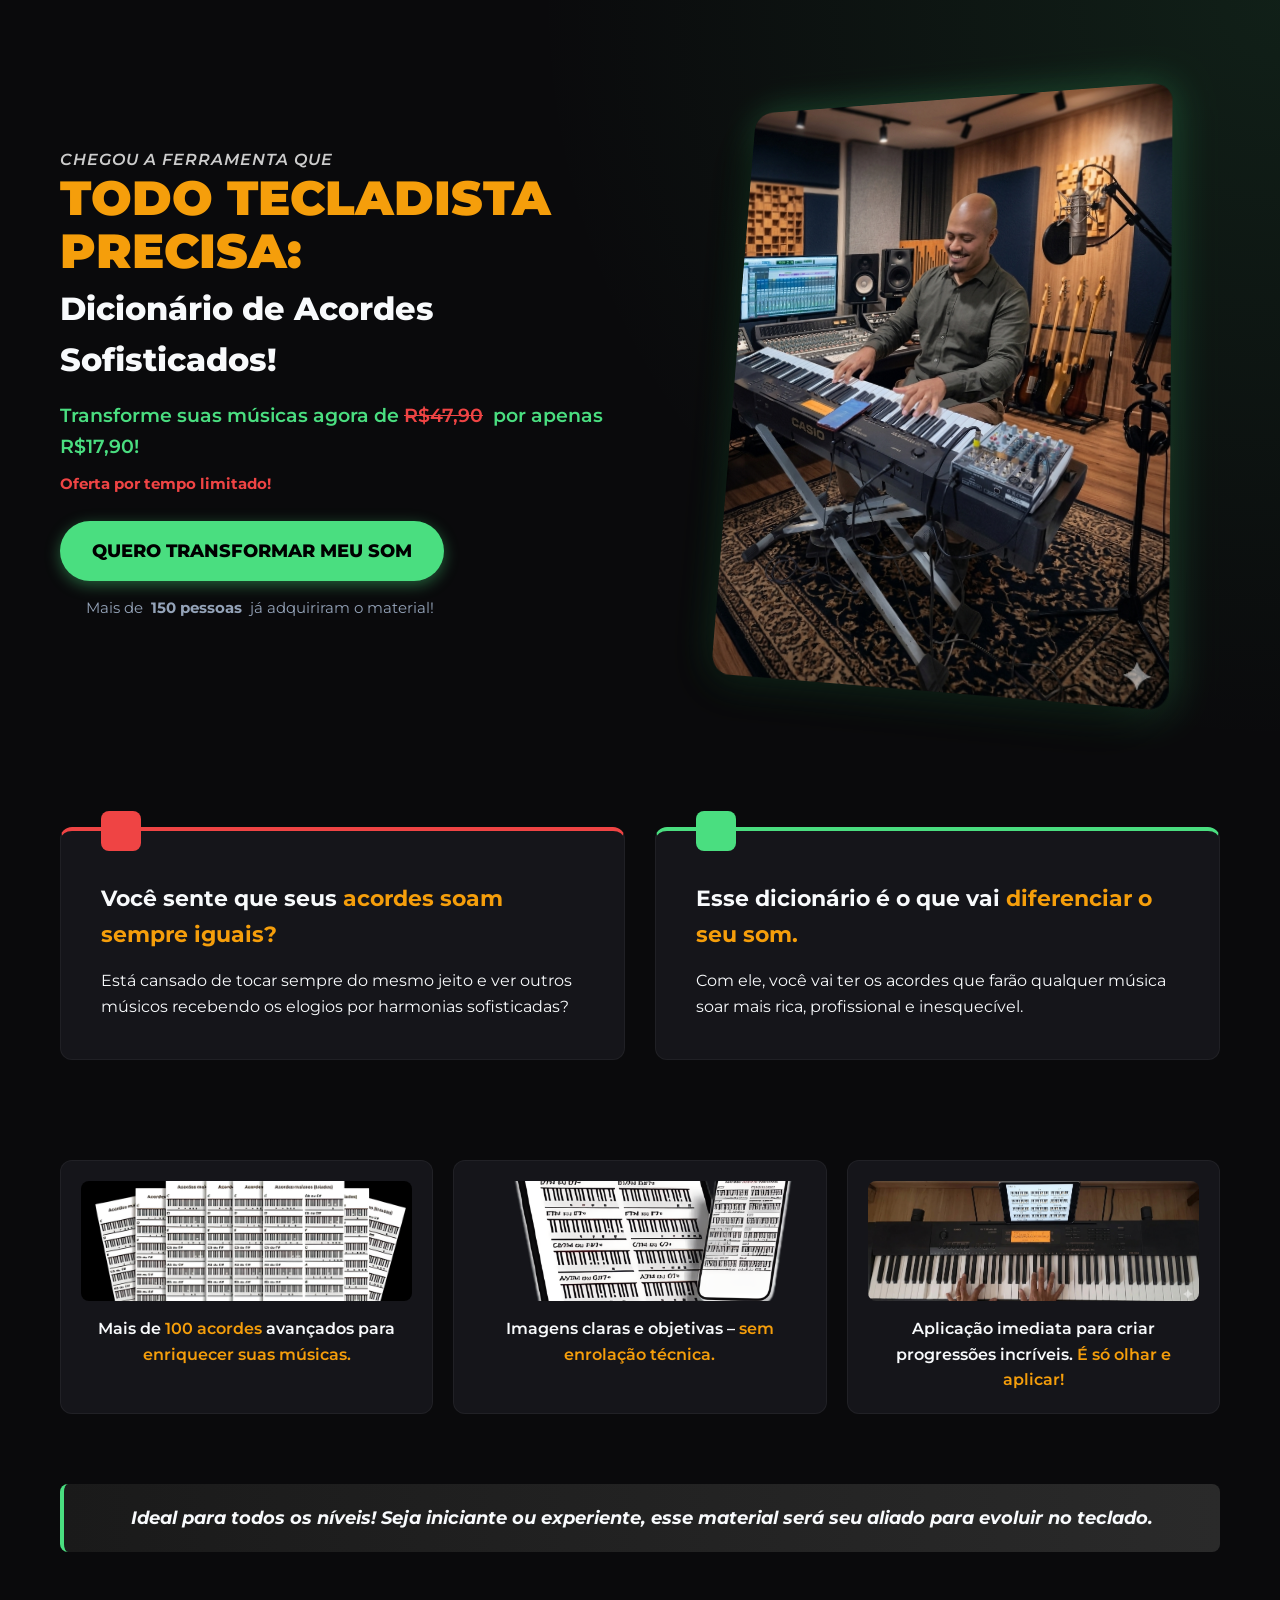
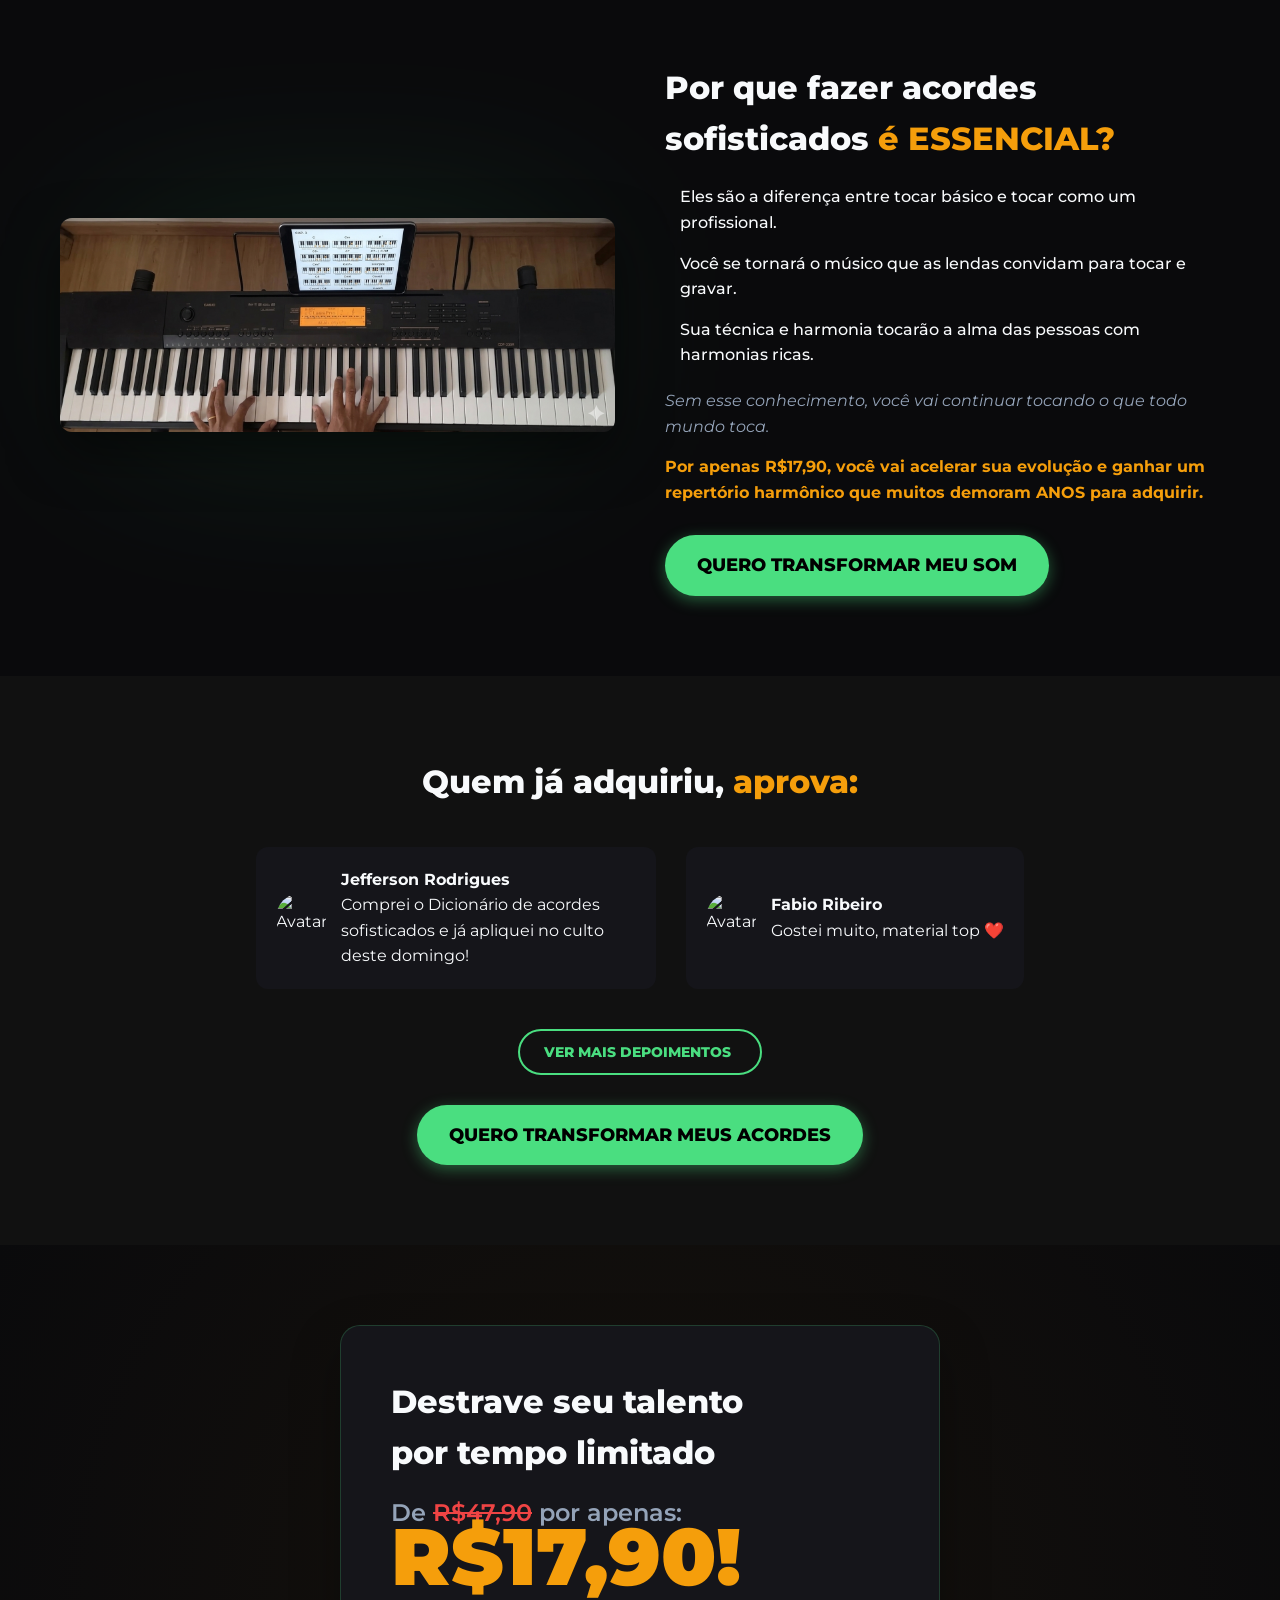
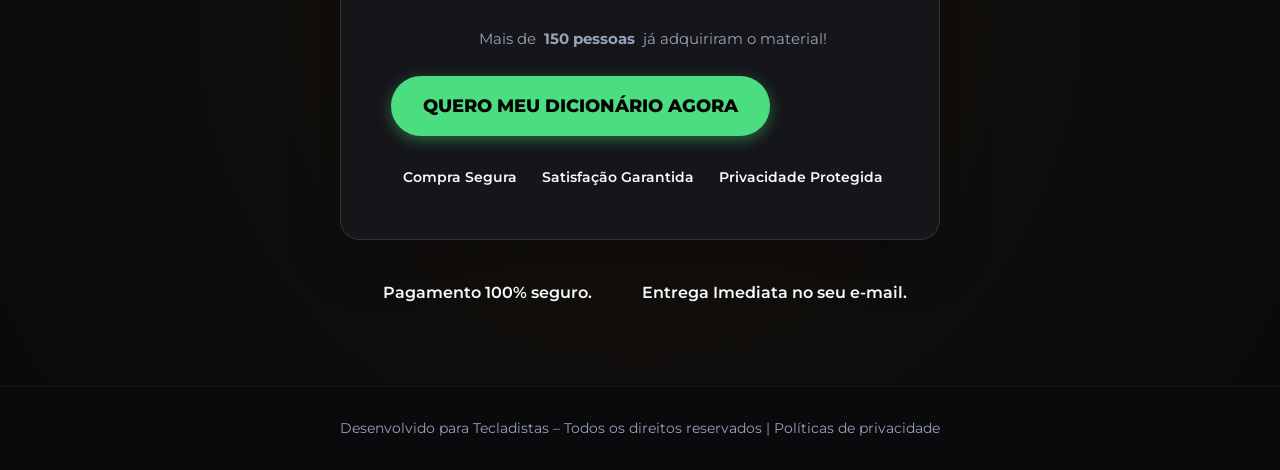
==== sales-page/index.html @ 88c7d80b "Hide extra testimonials and add Ver Mais button" ====
<!DOCTYPE html>
<html lang="pt-BR">
<head>
    <meta charset="UTF-8">
    <meta name="viewport" content="width=device-width, initial-scale=1.0">
    <title>Dicionário de Acordes Sofisticados</title>
    <link href="https://fonts.googleapis.com/css2?family=Montserrat:wght@400;600;700;800;900&display=swap" rel="stylesheet">
    <link rel="stylesheet" href="style.css">
    <script src="https://unpkg.com/lucide@latest"></script>
</head>
<body>

    <!-- Hero Section -->
    <header class="hero">
        <div class="container hero-container">
            <div class="hero-content">
                <span class="badgetxt">CHEGOU A FERRAMENTA QUE</span>
                <h1>TODO TECLADISTA PRECISA:</h1>
                <h2>Dicionário de Acordes Sofisticados!</h2>
                <p class="hero-price">Transforme suas músicas agora de <span class="old-price">R$47,90</span> por apenas R$17,90!</p>
                <p class="time-limit">Oferta por tempo limitado!</p>
                <a href="https://pay.cakto.com.br/uq5n37x_850182" class="cta-button pulse">QUERO TRANSFORMAR MEU SOM</a>
                <p class="social-proof"><i data-lucide="users"></i> Mais de <strong>150 pessoas</strong> já adquiriram o material!</p>
            </div>
            <div class="hero-image">
                <img src="assets/hero-capa.png" alt="Teclado Dicionário">
            </div>
        </div>
    </header>

    <!-- Comparison Section -->
    <section class="comparison">
        <div class="container comparison-grid">
            <div class="card card-red">
                <div class="icon-bubble bg-red"><i data-lucide="thumbs-down"></i></div>
                <h3>Você sente que seus <span class="highlight-orange">acordes soam sempre iguais?</span></h3>
                <p>Está cansado de tocar sempre do mesmo jeito e ver outros músicos recebendo os elogios por harmonias sofisticadas?</p>
            </div>
            <div class="card card-green">
                <div class="icon-bubble bg-green"><i data-lucide="thumbs-up"></i></div>
                <h3>Esse dicionário é o que vai <span class="highlight-orange">diferenciar o seu som.</span></h3>
                <p>Com ele, você vai ter os acordes que farão qualquer música soar mais rica, profissional e inesquecível.</p>
            </div>
        </div>
    </section>

    <!-- Features Section -->
    <section class="features">
        <div class="container feature-grid">
            <div class="feature-card">
                <img src="assets/feature-1.png" alt="Partitura" class="feat-img">
                <p>Mais de <span class="highlight-orange">100 acordes</span> avançados para <span class="highlight-orange">enriquecer suas músicas.</span></p>
            </div>
            <div class="feature-card">
                <img src="assets/feature-2.png" alt="Funcionalidade" class="feat-img">
                <p>Imagens claras e objetivas – <span class="highlight-orange">sem enrolação técnica.</span></p>
            </div>
            <div class="feature-card">
                <img src="assets/user-photo-v2.png" alt="Tocando teclado" class="feat-img">
                <p>Aplicação imediata para criar progressões incríveis. <span class="highlight-orange">É só olhar e aplicar!</span></p>
            </div>
        </div>
    </section>

    <!-- Banner Section -->
    <section class="banner">
        <div class="container">
            <div class="banner-box">
                <p>Ideal para todos os níveis! Seja iniciante ou experiente, esse material será seu aliado para evoluir no teclado.</p>
            </div>
        </div>
    </section>

    <!-- Essential Section -->
    <section class="essential">
        <div class="container essential-container">
            <div class="essential-image-wrapper">
                <div class="glow-bg"></div>
                <img src="assets/user-photo-v2.png" alt="Por que é essencial" class="essential-img">
            </div>
            <div class="essential-content">
                <h2>Por que fazer acordes sofisticados <span class="highlight-orange">é ESSENCIAL?</span></h2>
                <ul class="benefit-list">
                    <li><i data-lucide="check-circle-2" class="text-green"></i> Eles são a diferença entre tocar básico e tocar como um profissional.</li>
                    <li><i data-lucide="check-circle-2" class="text-green"></i> Você se tornará o músico que as lendas convidam para tocar e gravar.</li>
                    <li><i data-lucide="check-circle-2" class="text-green"></i> Sua técnica e harmonia tocarão a alma das pessoas com harmonias ricas.</li>
                </ul>
                <p class="essential-text">Sem esse conhecimento, você vai continuar tocando o que todo mundo toca.</p>
                <p class="essential-price">Por apenas R$17,90, você vai acelerar sua evolução e ganhar um repertório harmônico que muitos demoram ANOS para adquirir.</p>
                <a href="https://pay.cakto.com.br/uq5n37x_850182" class="cta-button">QUERO TRANSFORMAR MEU SOM</a>
            </div>
        </div>
    </section>

    <!-- Testimonials -->
    <section class="testimonials">
        <div class="container">
            <h2>Quem já adquiriu, <span class="highlight-orange">aprova:</span></h2>
            <div class="testimonial-grid">
                <!-- Decorative fake testimonials using a general avatar -->
                <div class="testimonial-card">
                    <img src="https://ui-avatars.com/api/?name=Jefferson+Rodrigues&background=random" alt="Avatar" class="avatar">
                    <div class="t-content">
                        <strong>Jefferson Rodrigues</strong>
                        <p>Comprei o Dicionário de acordes sofisticados e já apliquei no culto deste domingo!</p>
                    </div>
                </div>
                <div class="testimonial-card">
                    <img src="https://ui-avatars.com/api/?name=Fabio+Ribeiro&background=random" alt="Avatar" class="avatar">
                    <div class="t-content">
                        <strong>Fabio Ribeiro</strong>
                        <p>Gostei muito, material top ❤️</p>
                    </div>
                </div>
                <div class="testimonial-card extra-testimonial" style="display: none;">
                    <img src="https://ui-avatars.com/api/?name=Camila+F&background=random" alt="Avatar" class="avatar">
                    <div class="t-content">
                        <strong>Camila F.</strong>
                        <p>Minhas rearmonizações evoluíram 5 anos em apenas 2 semanas! Didática pura e sem enrolação.</p>
                    </div>
                </div>
                <div class="testimonial-card extra-testimonial" style="display: none;">
                    <img src="https://ui-avatars.com/api/?name=Lucas+Castro&background=random" alt="Avatar" class="avatar">
                    <div class="t-content">
                        <strong>Lucas Castro</strong>
                        <p>Apliquei os acordes na mesma hora. A banda toda percebeu a diferença no som no último ensaio. Indispensável!</p>
                    </div>
                </div>
                <div class="testimonial-card extra-testimonial" style="display: none;">
                    <img src="https://ui-avatars.com/api/?name=Amanda+Silva&background=random" alt="Avatar" class="avatar">
                    <div class="t-content">
                        <strong>Amanda Silva</strong>
                        <p>O que mais chamou atenção foi ser prático. É olhar o shape do acorde e tocar. Recomendo demais!</p>
                    </div>
                </div>
                <div class="testimonial-card extra-testimonial" style="display: none;">
                    <img src="https://ui-avatars.com/api/?name=Rafael+Mendes&background=random" alt="Avatar" class="avatar">
                    <div class="t-content">
                        <strong>Rafael Mendes</strong>
                        <p>Trabalho como produtor e comprei por curiosidade. Fiquei impressionado com as aberturas de acordes super profissionais.</p>
                    </div>
                </div>
                <div class="testimonial-card extra-testimonial" style="display: none;">
                    <img src="https://ui-avatars.com/api/?name=Thiago+O&background=random" alt="Avatar" class="avatar">
                    <div class="t-content">
                        <strong>Thiago O.</strong>
                        <p>Eu só tocava tríades básicas e me sentia travado. Agora qualquer música soa absurdamente rica no teclado!</p>
                    </div>
                </div>
            </div>
            <div class="center-btn" id="showMoreContainer" style="margin-bottom: 30px;">
                <button id="showMoreBtn" style="background: transparent; border: 2px solid var(--primary-green); color: var(--primary-green); padding: 12px 24px; border-radius: 50px; cursor: pointer; font-weight: 800; font-family: inherit; font-size: 0.9em; text-transform: uppercase; transition: all 0.3s;">VER MAIS DEPOIMENTOS <i data-lucide="chevron-down" style="width: 18px; vertical-align: bottom; margin-left: 5px;"></i></button>
            </div>
            <div class="center-btn">
                <a href="https://pay.cakto.com.br/uq5n37x_850182" class="cta-button pulse">QUERO TRANSFORMAR MEUS ACORDES</a>
            </div>
        </div>
    </section>

    <!-- Pricing / Footer -->
    <section class="pricing">
        <div class="container text-center">
            <div class="pricing-card">
               <h2>Destrave seu talento<br>por tempo limitado</h2>
               <div class="old-price-big">De <s>R$47,90</s> por apenas:</div>
               <div class="price">R$17,90!</div>
               <p class="social-proof-center"><i data-lucide="users" class="text-orange"></i> Mais de <strong>150 pessoas</strong> já adquiriram o material!</p>
               <a href="https://pay.cakto.com.br/uq5n37x_850182" class="cta-button pulse">QUERO MEU DICIONÁRIO AGORA</a>
               
               <div class="badges">
                   <span><i data-lucide="shield-check" class="text-orange"></i> Compra Segura</span>
                   <span><i data-lucide="star" class="text-orange"></i> Satisfação Garantida</span>
                   <span><i data-lucide="lock" class="text-orange"></i> Privacidade Protegida</span>
               </div>
            </div>
            <div class="guarantees">
                <p><i data-lucide="check-circle" class="text-orange"></i> Pagamento 100% seguro.</p>
                <p><i data-lucide="zap" class="text-orange"></i> Entrega Imediata no seu e-mail.</p>
            </div>
        </div>
    </section>

    <footer>
        <p>Desenvolvido para Tecladistas – Todos os direitos reservados | Políticas de privacidade</p>
    </footer>

    <script>
        lucide.createIcons();
        
        document.getElementById('showMoreBtn').addEventListener('click', function() {
            var extras = document.querySelectorAll('.extra-testimonial');
            extras.forEach(function(el) {
                el.style.display = 'flex';
            });
            document.getElementById('showMoreContainer').style.display = 'none';
        });
    </script>
</body>
</html>
---- sales-page/style.css ----
:root {
    --bg-dark: #0a0a0c;
    --bg-card: #15151a;
    --primary-green: #4ade80;
    --primary-green-hover: #22c55e;
    --accent-orange: #f59e0b;
    --accent-red: #ef4444;
    --text-main: #f8fafc;
    --text-muted: #94a3b8;
    --font-heading: 'Montserrat', sans-serif;
}

* {
    margin: 0;
    padding: 0;
    box-sizing: border-box;
}

body {
    background-color: var(--bg-dark);
    color: var(--text-main);
    font-family: var(--font-heading);
    line-height: 1.6;
    overflow-x: hidden;
}

.container {
    max-width: 1200px;
    margin: 0 auto;
    padding: 0 20px;
}

.highlight-orange { color: var(--accent-orange); }
.text-green { color: var(--primary-green); }
.text-orange { color: var(--accent-orange); }
.bg-red { background-color: var(--accent-red); }
.bg-green { background-color: var(--primary-green); }

/* Buttons */
.cta-button {
    display: inline-block;
    background-color: var(--primary-green);
    color: #000;
    font-weight: 800;
    font-size: 1.1rem;
    text-transform: uppercase;
    text-decoration: none;
    padding: 16px 32px;
    border-radius: 50px;
    box-shadow: 0 4px 15px rgba(74, 222, 128, 0.4);
    transition: all 0.3s ease;
    text-align: center;
    border: none;
    cursor: pointer;
}

.cta-button:hover {
    background-color: var(--primary-green-hover);
    transform: translateY(-2px);
    box-shadow: 0 6px 20px rgba(74, 222, 128, 0.6);
}

.pulse {
    animation: pulse 2s infinite;
}

@keyframes pulse {
    0% { transform: scale(1); }
    50% { transform: scale(1.05); }
    100% { transform: scale(1); }
}

/* Typography elements */
h1 { font-size: 3rem; font-weight: 900; line-height: 1.1; margin-bottom: 5px; color: var(--accent-orange); }
h2 { font-size: 2rem; font-weight: 800; margin-bottom: 15px; }

/* Hero */
.hero {
    padding: 80px 0;
    position: relative;
    background: radial-gradient(circle at top right, rgba(74, 222, 128, 0.1), transparent 50%);
}
.hero-container {
    display: flex;
    align-items: center;
    justify-content: space-between;
    gap: 40px;
}
.hero-content {
    flex: 1;
}
.badgetxt {
    font-style: italic;
    color: #ccc;
    font-weight: 600;
    letter-spacing: 1px;
}
.hero-price {
    font-size: 1.2rem;
    color: var(--primary-green);
    font-weight: 600;
    margin-bottom: 30px;
}
.hero-image {
    flex: 1;
    text-align: center;
    perspective: 1000px;
}
.hero-image img {
    max-width: 100%;
    width: 450px;
    border-radius: 20px;
    box-shadow: -20px 20px 50px rgba(0, 0, 0, 0.5), 0 0 40px rgba(74, 222, 128, 0.3);
    transform: rotateY(-15deg) rotateX(10deg);
    transition: transform 0.5s ease;
}
.hero-image img:hover {
    transform: rotateY(0deg) rotateX(0deg);
}

/* Comparison */
.comparison {
    padding: 60px 0;
}
.comparison-grid {
    display: flex;
    gap: 30px;
    justify-content: center;
}
.card {
    background: var(--bg-card);
    padding: 40px;
    border-radius: 12px;
    flex: 1;
    position: relative;
    border: 1px solid rgba(255,255,255,0.05);
}
.card-red { border-top: 4px solid var(--accent-red); }
.card-green { border-top: 4px solid var(--primary-green); }
.icon-bubble {
    width: 40px;
    height: 40px;
    border-radius: 8px;
    display: flex;
    align-items: center;
    justify-content: center;
    position: absolute;
    top: -20px;
    left: 40px;
    color: white;
}
.card h3 {
    margin-top: 10px;
    font-size: 1.4rem;
    margin-bottom: 15px;
}

/* Features */
.features { padding: 40px 0; }
.feature-grid {
    display: flex;
    gap: 20px;
    justify-content: center;
}
.feature-card {
    background: var(--bg-card);
    border-radius: 12px;
    padding: 20px;
    flex: 1;
    text-align: center;
    border: 1px solid rgba(255,255,255,0.05);
    display: flex;
    flex-direction: column;
    align-items: center;
}
.feature-card .feat-img {
    width: 100%;
    height: 120px;
    object-fit: cover;
    border-radius: 8px;
    margin-bottom: 15px;
}
.feature-card .feat-icon {
    width: 80px;
    height: 80px;
    color: var(--accent-orange);
    margin: 20px 0;
}
.feature-card p {
    font-weight: 600;
}

/* Banner */
.banner { padding: 30px 0; }
.banner-box {
    background: linear-gradient(90deg, #1a1a1a, #2a2a2a);
    border-left: 4px solid var(--primary-green);
    padding: 20px;
    text-align: center;
    border-radius: 8px;
    font-weight: 700;
    font-style: italic;
    font-size: 1.1rem;
}

/* Essential Section */
.essential { padding: 80px 0; }
.essential-container {
    display: flex;
    align-items: center;
    gap: 50px;
}
.essential-image-wrapper {
    flex: 1;
    position: relative;
}
.glow-bg {
    position: absolute;
    width: 80%;
    height: 80%;
    background: var(--primary-green);
    filter: blur(100px);
    opacity: 0.15;
    top: 10%;
    left: 10%;
    z-index: -1;
}
.essential-img {
    width: 100%;
    border-radius: 12px;
    box-shadow: 0 20px 50px rgba(0,0,0,0.5);
}
.essential-content {
    flex: 1;
}
.benefit-list {
    list-style: none;
    margin: 20px 0;
}
.benefit-list li {
    display: flex;
    align-items: center;
    gap: 15px;
    margin-bottom: 15px;
    font-weight: 500;
}
.essential-text {
    font-style: italic;
    color: var(--text-muted);
    margin-bottom: 15px;
}
.essential-price {
    font-weight: 700;
    color: var(--accent-orange);
    margin-bottom: 30px;
}

/* Testimonials */
.testimonials {
    background: #111;
    padding: 80px 0;
    text-align: center;
}
.testimonials h2 { margin-bottom: 40px; }
.testimonial-grid {
    display: flex;
    flex-wrap: wrap;
    justify-content: center;
    gap: 30px;
    margin-bottom: 40px;
}
.testimonial-card {
    background: var(--bg-card);
    padding: 20px;
    border-radius: 12px;
    display: flex;
    align-items: center;
    gap: 15px;
    text-align: left;
    max-width: 400px;
}
.testimonial-card .avatar {
    width: 50px;
    height: 50px;
    border-radius: 50%;
}
.center-btn { text-align: center; }

/* Pricing */
.pricing {
    padding: 80px 0;
    background: radial-gradient(circle at center, rgba(245, 158, 11, 0.05), var(--bg-dark));
}
.pricing-card {
    background: var(--bg-card);
    max-width: 600px;
    margin: 0 auto;
    padding: 50px;
    border-radius: 20px;
    border: 1px solid rgba(74, 222, 128, 0.2);
    box-shadow: 0 20px 50px rgba(0,0,0,0.3);
}
.price {
    font-size: 5rem;
    font-weight: 900;
    color: var(--accent-orange);
    line-height: 1;
    margin-bottom: 30px;
}
.badges {
    display: flex;
    justify-content: center;
    gap: 20px;
    margin-top: 30px;
    font-size: 0.9rem;
    font-weight: 600;
}
.badges span {
    display: flex;
    align-items: center;
    gap: 5px;
}
.guarantees {
    margin-top: 40px;
    display: flex;
    justify-content: center;
    gap: 40px;
    font-weight: 600;
}
.guarantees p {
    display: flex;
    align-items: center;
    gap: 10px;
}

.old-price {
    text-decoration: line-through;
    color: var(--accent-red);
    margin-right: 5px;
}
.time-limit {
    color: var(--accent-red);
    font-weight: bold;
    margin-top: -20px;
    margin-bottom: 25px;
    font-size: 0.95rem;
}
.old-price-big {
    font-size: 1.5rem;
    color: var(--text-muted);
    margin-bottom: -15px;
    font-weight: 600;
}
.old-price-big s {
    color: var(--accent-red);
}
.social-proof {
    display: flex;
    align-items: center;
    gap: 8px;
    margin-top: 15px;
    font-size: 0.95rem;
    color: var(--text-muted);
}
.social-proof i { width: 18px; color: var(--accent-orange); }
.social-proof-center {
    display: flex;
    align-items: center;
    justify-content: center;
    gap: 8px;
    margin: 15px 0 25px 0;
    font-size: 0.95rem;
    color: var(--text-muted);
}
.social-proof-center i { width: 18px; }

/* Footer */
footer {
    text-align: center;
    padding: 30px;
    font-size: 0.9rem;
    color: var(--text-muted);
    border-top: 1px solid rgba(255,255,255,0.05);
}

/* Responsive */
@media (max-width: 992px) {
    .hero-container, .essential-container {
        flex-direction: column;
        text-align: center;
    }
    .hero-content h1 { font-size: 2.5rem; }
    .comparison-grid, .feature-grid {
        flex-direction: column;
    }
    .testimonial-grid {
        flex-direction: column;
        align-items: center;
    }
    .benefit-list li {
        text-align: left;
    }
}
@media (max-width: 500px) {
    .price { font-size: 3.2rem; }
    .badges, .guarantees { flex-direction: column; gap: 10px; align-items: center; }
    h1 { font-size: 2rem; }
    h2 { font-size: 1.5rem; }
    .cta-button { padding: 14px 20px; font-size: 1rem; width: 100%; white-space: normal; }
    .hero-image img { transform: none; box-shadow: 0 10px 30px rgba(74, 222, 128, 0.3); }
    .card { padding: 30px 20px; }
    .pricing-card { padding: 30px 20px; }
    .icon-bubble { left: 20px; }
}
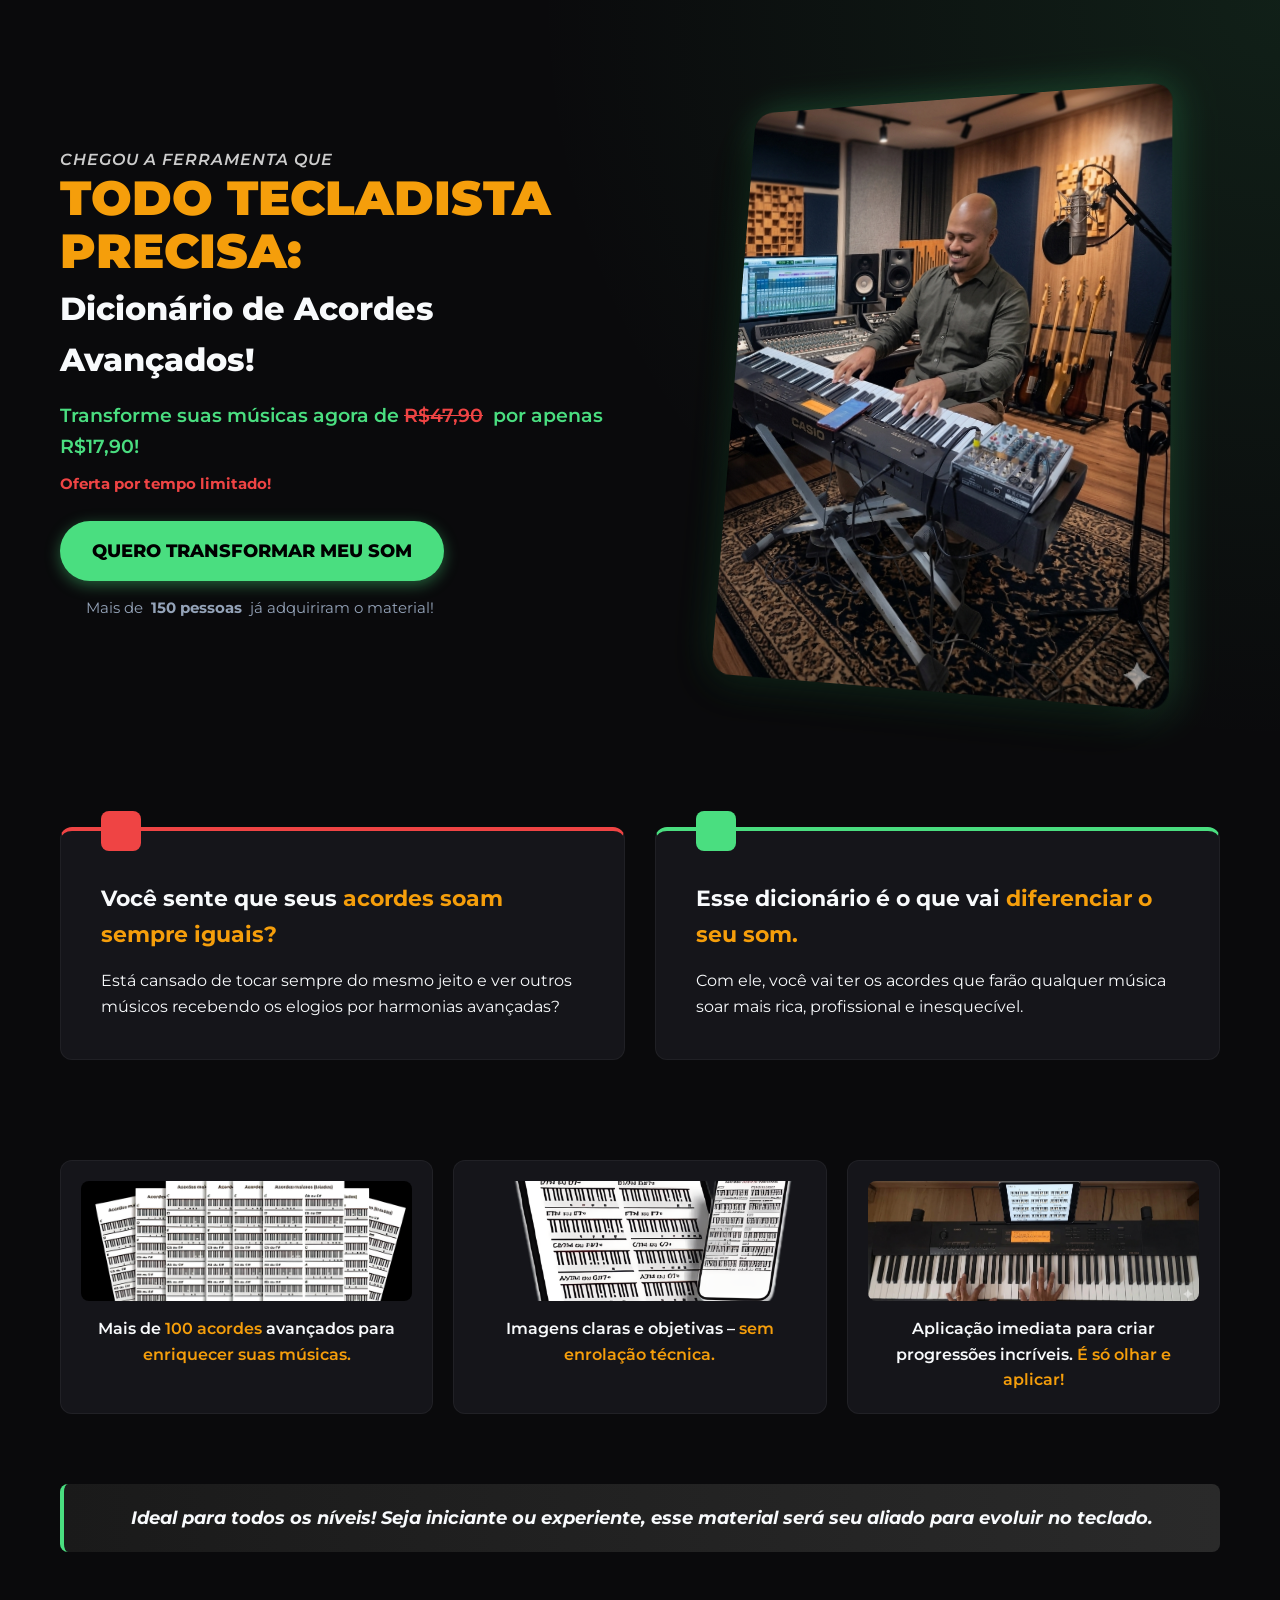
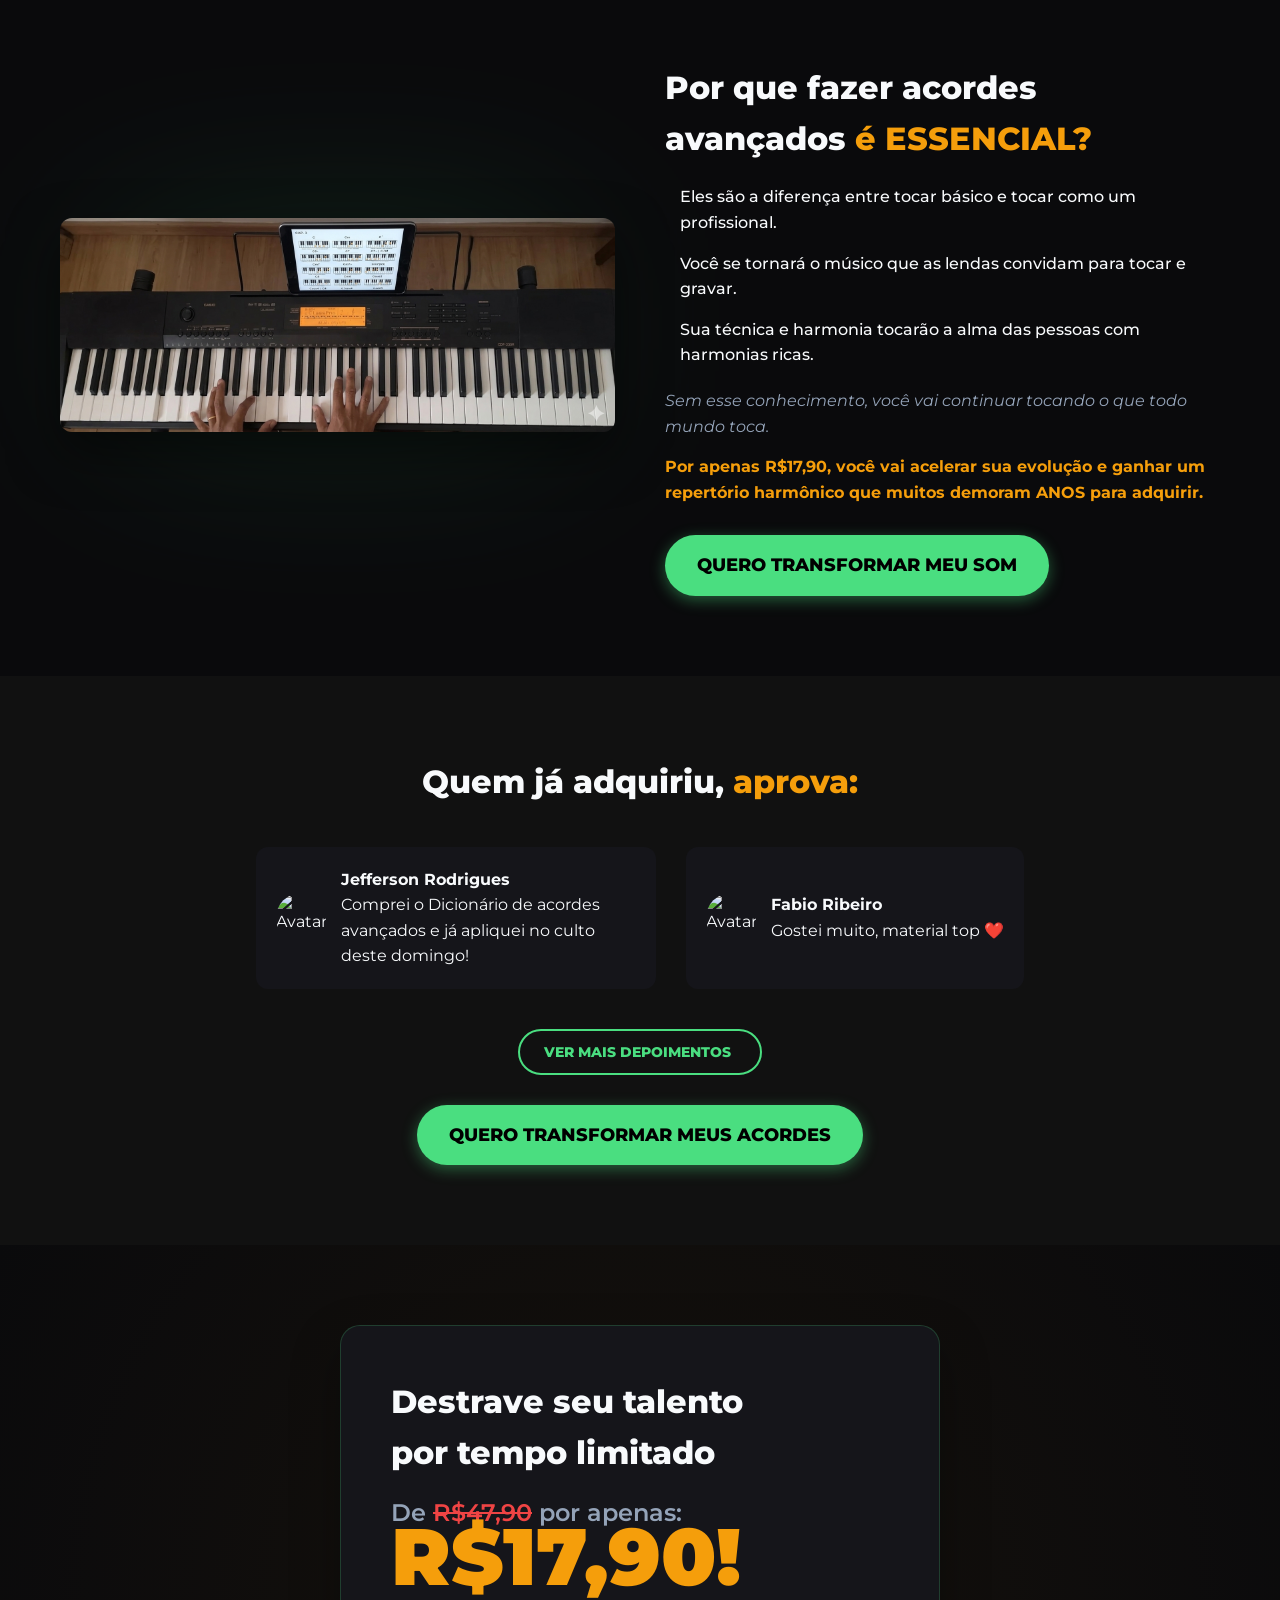
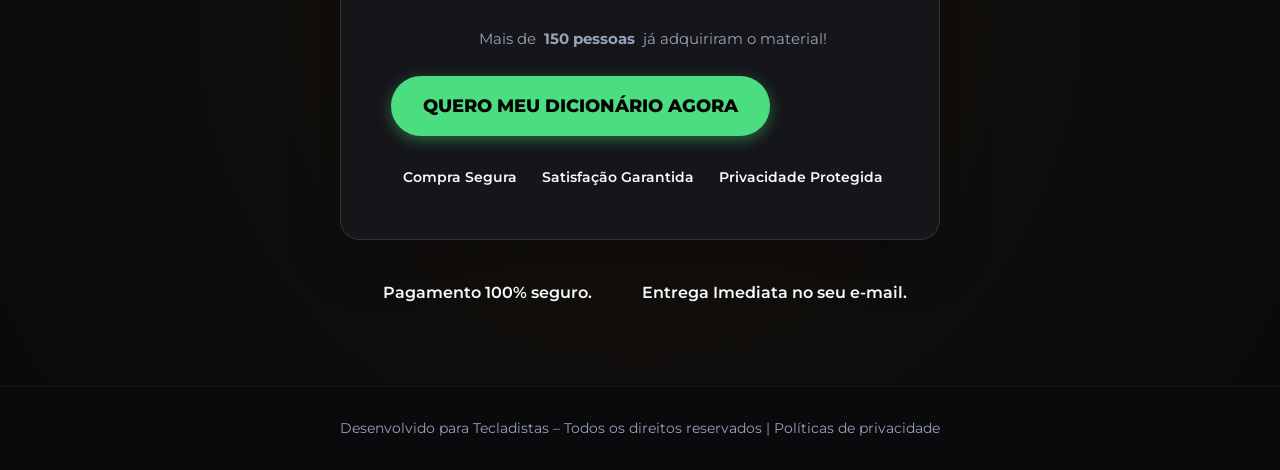
==== commit bc27f416: "Replace sofisticados by avançados" ====
--- a/sales-page/index.html
+++ b/sales-page/index.html
@@ -3,7 +3,7 @@
 <head>
     <meta charset="UTF-8">
     <meta name="viewport" content="width=device-width, initial-scale=1.0">
-    <title>Dicionário de Acordes Sofisticados</title>
+    <title>Dicionário de Acordes Avançados</title>
     <link href="https://fonts.googleapis.com/css2?family=Montserrat:wght@400;600;700;800;900&display=swap" rel="stylesheet">
     <link rel="stylesheet" href="style.css">
     <script src="https://unpkg.com/lucide@latest"></script>
@@ -16,7 +16,7 @@
             <div class="hero-content">
                 <span class="badgetxt">CHEGOU A FERRAMENTA QUE</span>
                 <h1>TODO TECLADISTA PRECISA:</h1>
-                <h2>Dicionário de Acordes Sofisticados!</h2>
+                <h2>Dicionário de Acordes Avançados!</h2>
                 <p class="hero-price">Transforme suas músicas agora de <span class="old-price">R$47,90</span> por apenas R$17,90!</p>
                 <p class="time-limit">Oferta por tempo limitado!</p>
                 <a href="https://pay.cakto.com.br/uq5n37x_850182" class="cta-button pulse">QUERO TRANSFORMAR MEU SOM</a>
@@ -34,7 +34,7 @@
             <div class="card card-red">
                 <div class="icon-bubble bg-red"><i data-lucide="thumbs-down"></i></div>
                 <h3>Você sente que seus <span class="highlight-orange">acordes soam sempre iguais?</span></h3>
-                <p>Está cansado de tocar sempre do mesmo jeito e ver outros músicos recebendo os elogios por harmonias sofisticadas?</p>
+                <p>Está cansado de tocar sempre do mesmo jeito e ver outros músicos recebendo os elogios por harmonias avançadas?</p>
             </div>
             <div class="card card-green">
                 <div class="icon-bubble bg-green"><i data-lucide="thumbs-up"></i></div>
@@ -79,7 +79,7 @@
                 <img src="assets/user-photo-v2.png" alt="Por que é essencial" class="essential-img">
             </div>
             <div class="essential-content">
-                <h2>Por que fazer acordes sofisticados <span class="highlight-orange">é ESSENCIAL?</span></h2>
+                <h2>Por que fazer acordes avançados <span class="highlight-orange">é ESSENCIAL?</span></h2>
                 <ul class="benefit-list">
                     <li><i data-lucide="check-circle-2" class="text-green"></i> Eles são a diferença entre tocar básico e tocar como um profissional.</li>
                     <li><i data-lucide="check-circle-2" class="text-green"></i> Você se tornará o músico que as lendas convidam para tocar e gravar.</li>
@@ -102,7 +102,7 @@
                     <img src="https://ui-avatars.com/api/?name=Jefferson+Rodrigues&background=random" alt="Avatar" class="avatar">
                     <div class="t-content">
                         <strong>Jefferson Rodrigues</strong>
-                        <p>Comprei o Dicionário de acordes sofisticados e já apliquei no culto deste domingo!</p>
+                        <p>Comprei o Dicionário de acordes avançados e já apliquei no culto deste domingo!</p>
                     </div>
                 </div>
                 <div class="testimonial-card">
--- a/sales-page/style.css
+++ b/sales-page/style.css
@@ -400,6 +400,7 @@
     .benefit-list li {
         text-align: left;
     }
+    .social-proof { justify-content: center; text-align: center; flex-wrap: wrap; }
 }
 @media (max-width: 500px) {
     .price { font-size: 3.2rem; }
@@ -411,4 +412,5 @@
     .card { padding: 30px 20px; }
     .pricing-card { padding: 30px 20px; }
     .icon-bubble { left: 20px; }
-}
+    .social-proof, .social-proof-center { font-size: 0.88rem; gap: 6px; flex-wrap: wrap; text-align: center; justify-content: center; }
+}
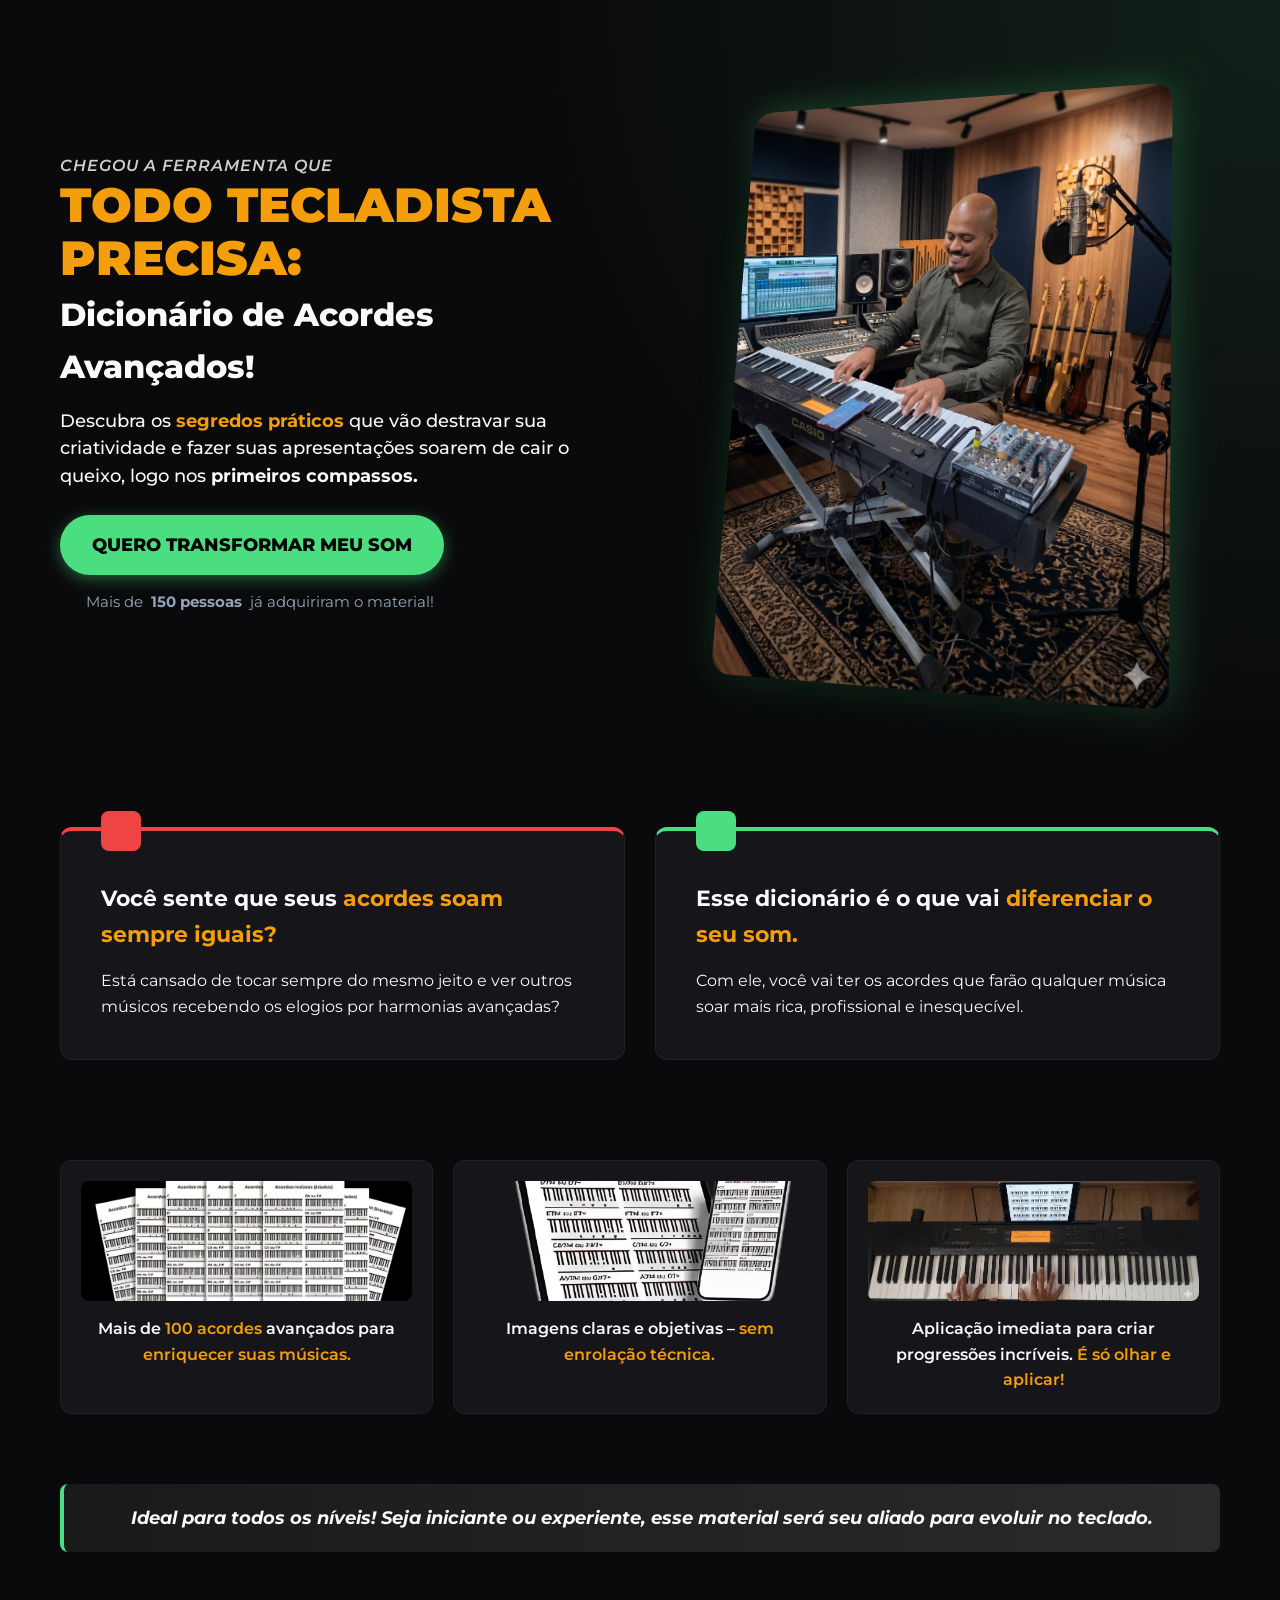
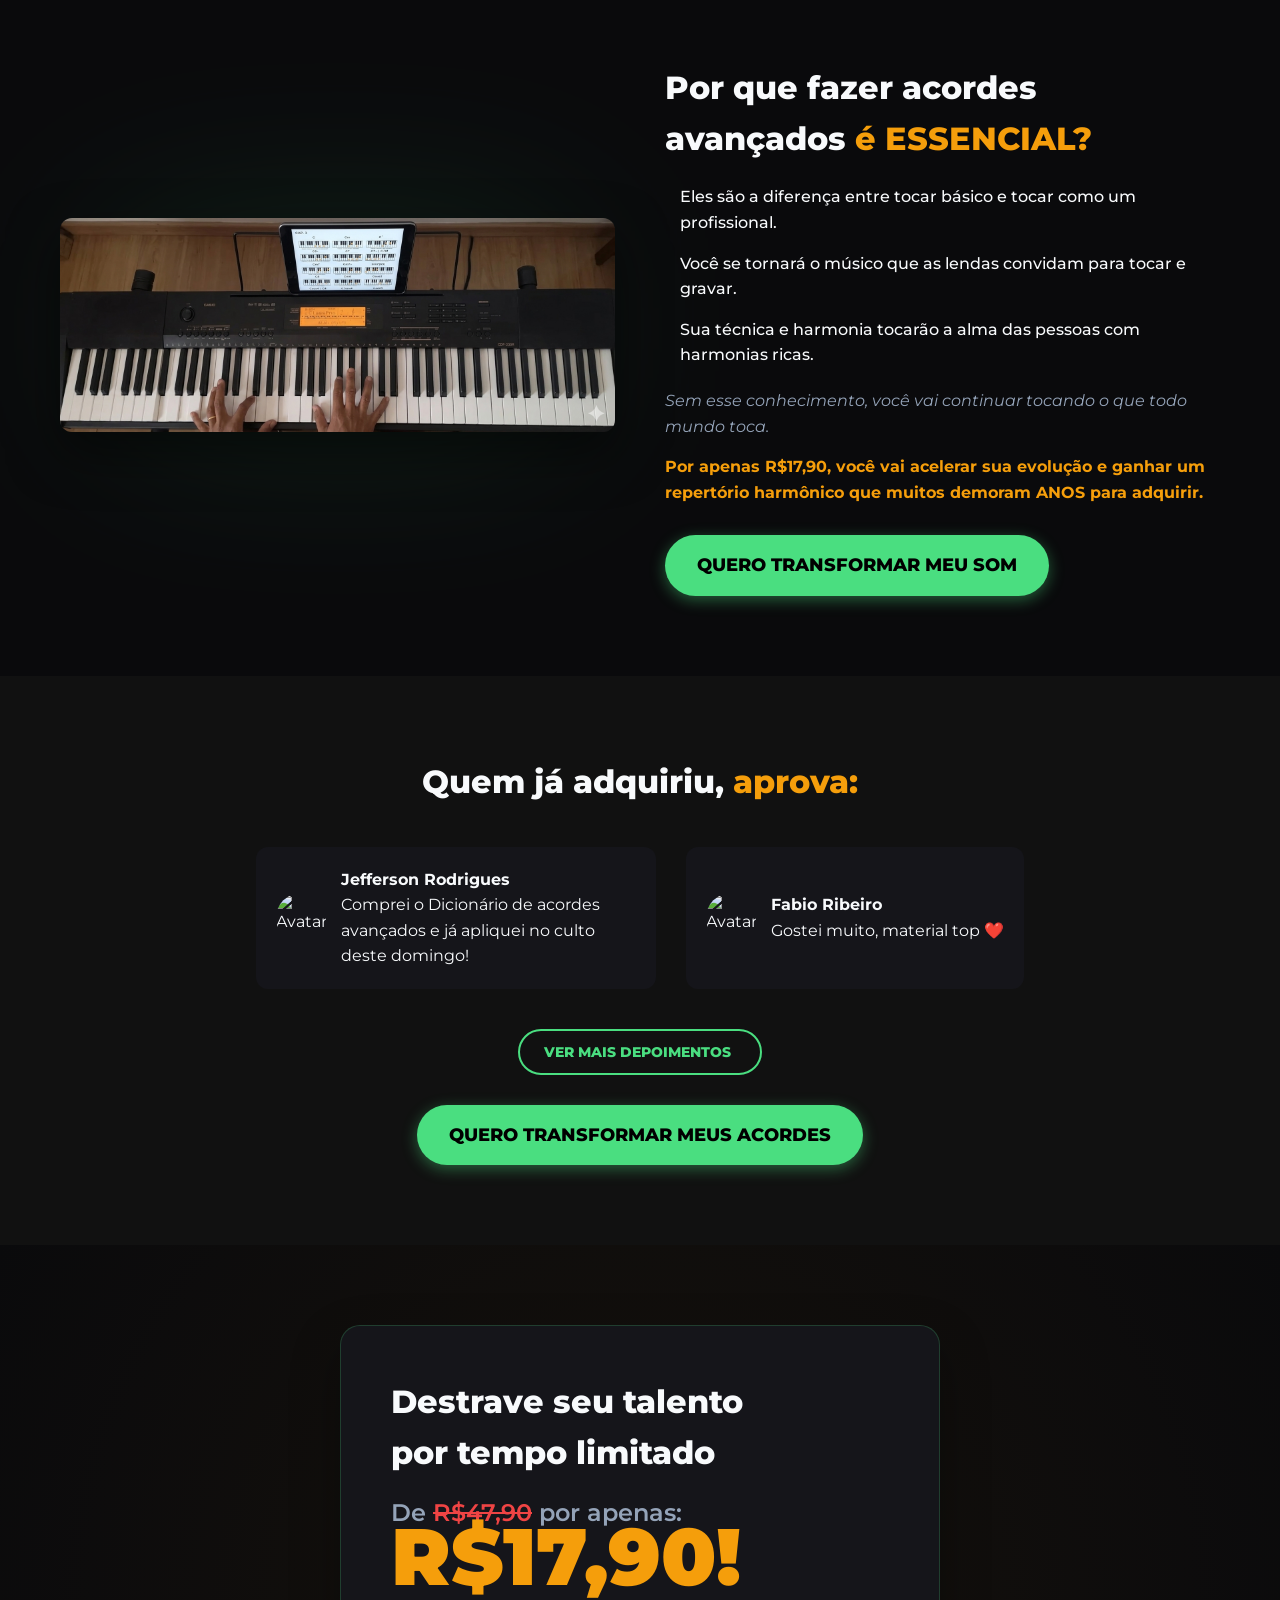
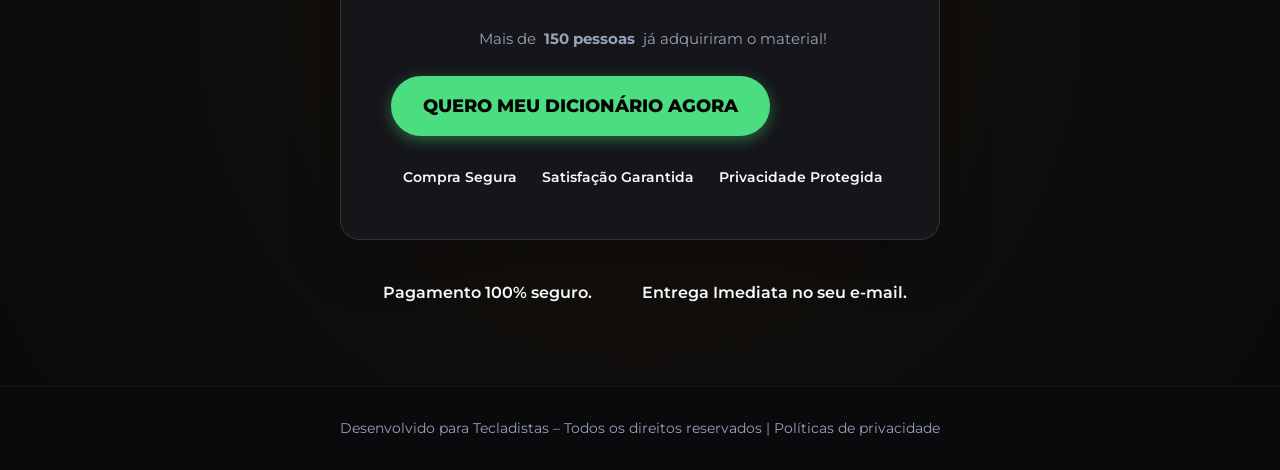
==== commit dacda91f: "Change hero pricing text to curiosity text" ====
--- a/sales-page/index.html
+++ b/sales-page/index.html
@@ -7,6 +7,24 @@
     <link href="https://fonts.googleapis.com/css2?family=Montserrat:wght@400;600;700;800;900&display=swap" rel="stylesheet">
     <link rel="stylesheet" href="style.css">
     <script src="https://unpkg.com/lucide@latest"></script>
+    <link rel="icon" type="image/png" href="assets/favicon.png">
+    <!-- Meta Pixel Code -->
+    <script>
+    !function(f,b,e,v,n,t,s)
+    {if(f.fbq)return;n=f.fbq=function(){n.callMethod?
+    n.callMethod.apply(n,arguments):n.queue.push(arguments)};
+    if(!f._fbq)f._fbq=n;n.push=n;n.loaded=!0;n.version='2.0';
+    n.queue=[];t=b.createElement(e);t.async=!0;
+    t.src=v;s=b.getElementsByTagName(e)[0];
+    s.parentNode.insertBefore(t,s)}(window, document,'script',
+    'https://connect.facebook.net/en_US/fbevents.js');
+    fbq('init', '1582153389623453');
+    fbq('track', 'PageView');
+    </script>
+    <noscript><img height="1" width="1" style="display:none"
+    src="https://www.facebook.com/tr?id=1582153389623453&ev=PageView&noscript=1"
+    /></noscript>
+    <!-- End Meta Pixel Code -->
 </head>
 <body>
 
@@ -17,8 +35,7 @@
                 <span class="badgetxt">CHEGOU A FERRAMENTA QUE</span>
                 <h1>TODO TECLADISTA PRECISA:</h1>
                 <h2>Dicionário de Acordes Avançados!</h2>
-                <p class="hero-price">Transforme suas músicas agora de <span class="old-price">R$47,90</span> por apenas R$17,90!</p>
-                <p class="time-limit">Oferta por tempo limitado!</p>
+                <p style="font-size: 1.15rem; color: #f8fafc; margin-bottom: 25px; line-height: 1.5; font-weight: 500;">Descubra os <strong class="highlight-orange">segredos práticos</strong> que vão destravar sua criatividade e fazer suas apresentações soarem de cair o queixo, logo nos <strong>primeiros compassos.</strong></p>
                 <a href="https://pay.cakto.com.br/uq5n37x_850182" class="cta-button pulse">QUERO TRANSFORMAR MEU SOM</a>
                 <p class="social-proof"><i data-lucide="users"></i> Mais de <strong>150 pessoas</strong> já adquiriram o material!</p>
             </div>
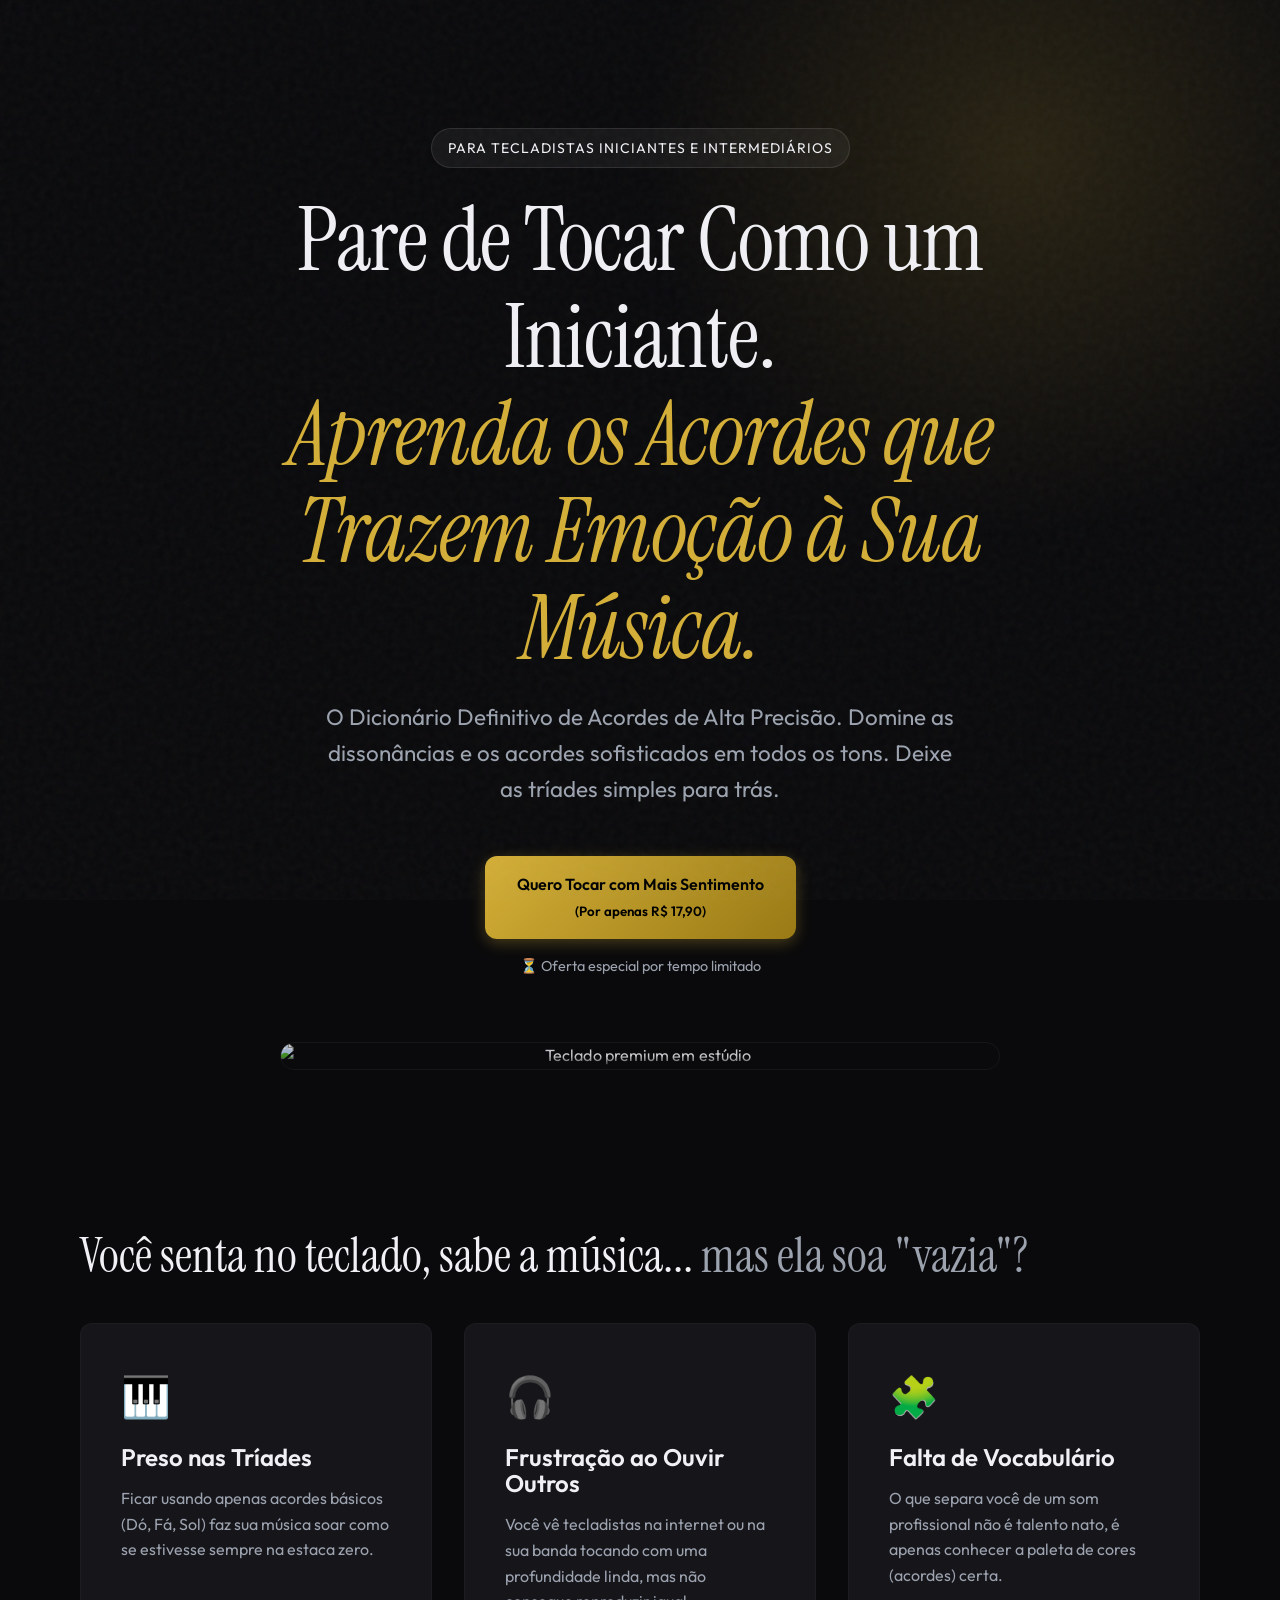
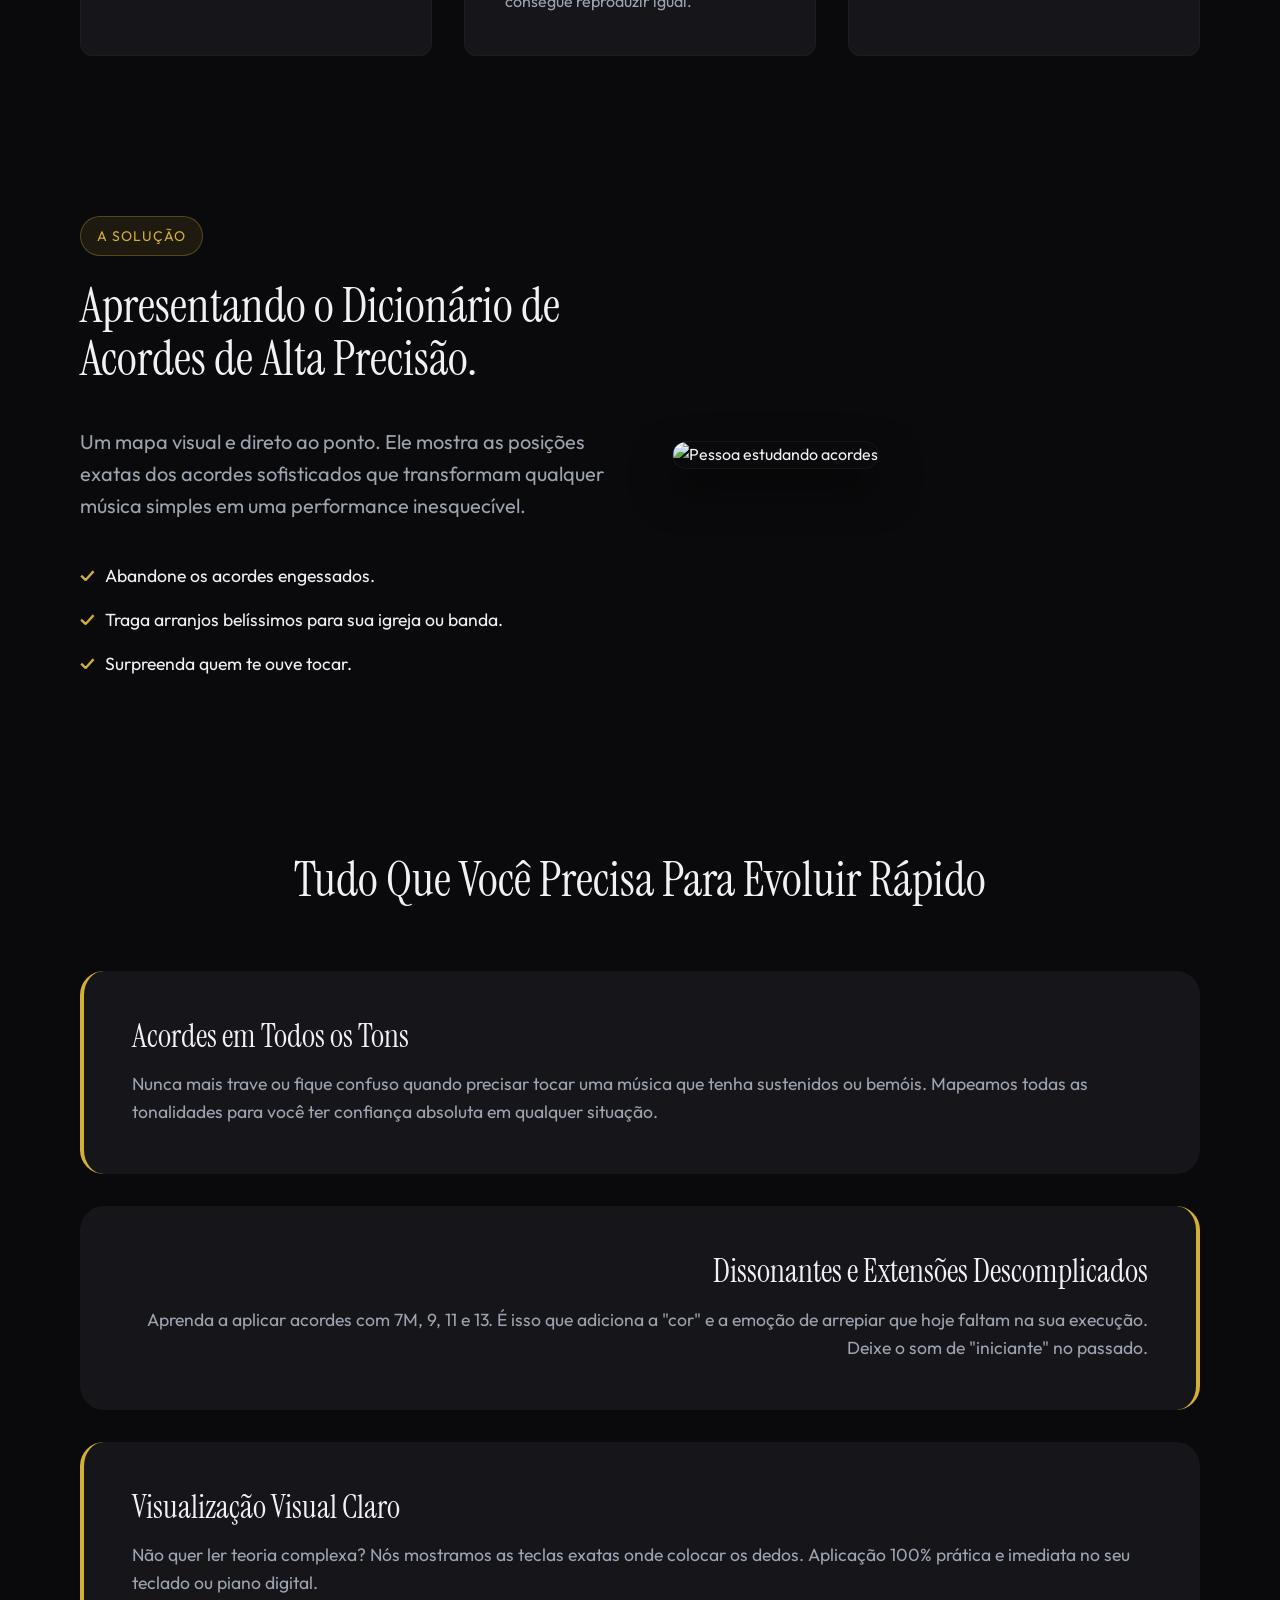
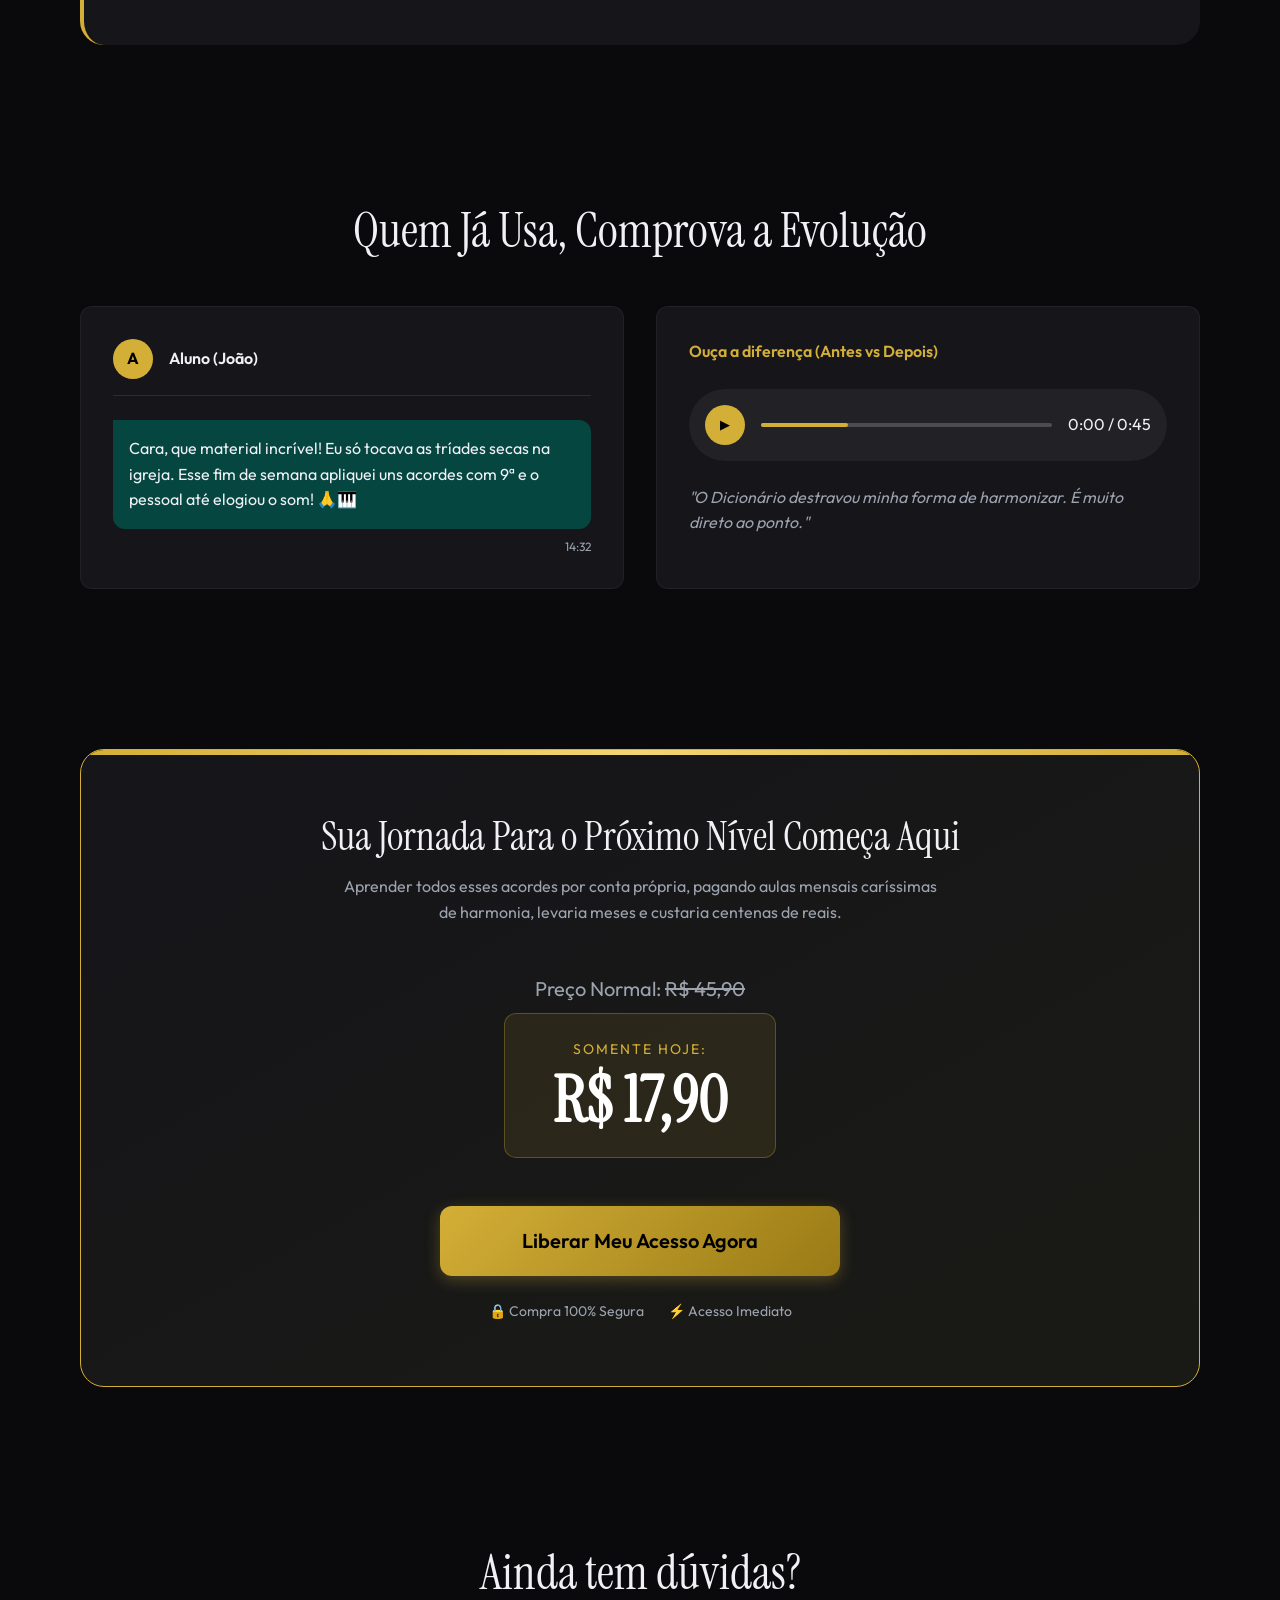
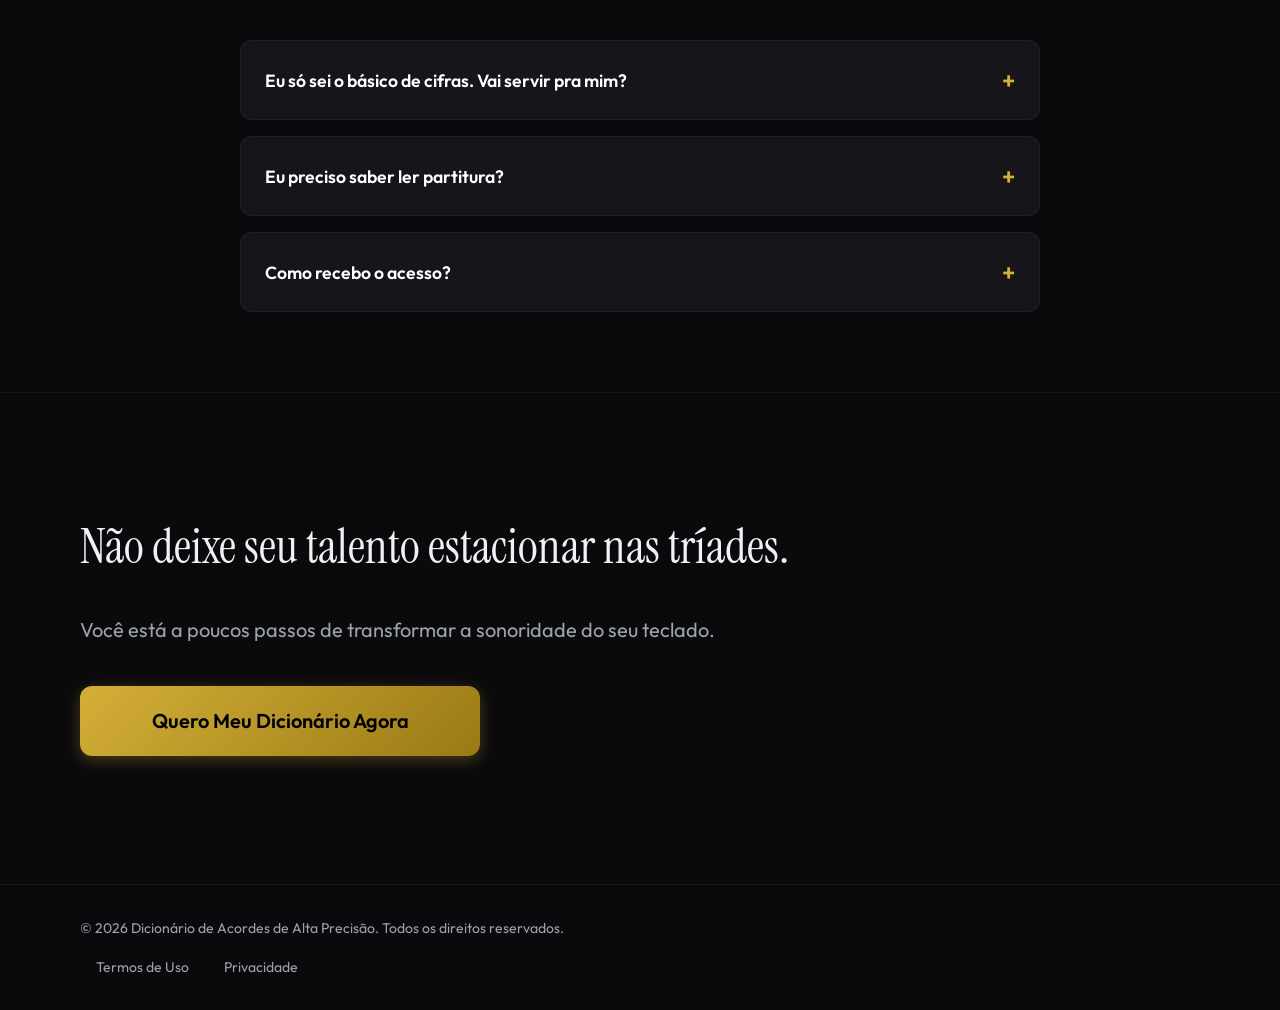
==== commit f9993471: "feat: add sales page for chord dictionary" ====
--- a/sales-page/index.html
+++ b/sales-page/index.html
@@ -1,216 +1,225 @@
 <!DOCTYPE html>
-<html lang="pt-BR">
+<html lang="pt-BR" class="dark">
 <head>
     <meta charset="UTF-8">
     <meta name="viewport" content="width=device-width, initial-scale=1.0">
-    <title>Dicionário de Acordes Avançados</title>
-    <link href="https://fonts.googleapis.com/css2?family=Montserrat:wght@400;600;700;800;900&display=swap" rel="stylesheet">
-    <link rel="stylesheet" href="style.css">
-    <script src="https://unpkg.com/lucide@latest"></script>
-    <link rel="icon" type="image/png" href="assets/favicon.png">
-    <!-- Meta Pixel Code -->
-    <script>
-    !function(f,b,e,v,n,t,s)
-    {if(f.fbq)return;n=f.fbq=function(){n.callMethod?
-    n.callMethod.apply(n,arguments):n.queue.push(arguments)};
-    if(!f._fbq)f._fbq=n;n.push=n;n.loaded=!0;n.version='2.0';
-    n.queue=[];t=b.createElement(e);t.async=!0;
-    t.src=v;s=b.getElementsByTagName(e)[0];
-    s.parentNode.insertBefore(t,s)}(window, document,'script',
-    'https://connect.facebook.net/en_US/fbevents.js');
-    fbq('init', '1582153389623453');
-    fbq('track', 'PageView');
-    </script>
-    <noscript><img height="1" width="1" style="display:none"
-    src="https://www.facebook.com/tr?id=1582153389623453&ev=PageView&noscript=1"
-    /></noscript>
-    <!-- End Meta Pixel Code -->
+    <title>Dicionário de Acordes de Alta Precisão | Evolua Suas Teclas</title>
+    <meta name="description" content="Domine dissonâncias e acordes sofisticados. Pare de tocar apenas tríades e adicione emoção à sua música com nosso dicionário completo.">
+    <link rel="stylesheet" href="styles.css">
+    
+    <!-- Google Fonts -->
+    <link rel="preconnect" href="https://fonts.googleapis.com">
+    <link rel="preconnect" href="https://fonts.gstatic.com" crossorigin>
+    <link href="https://fonts.googleapis.com/css2?family=Instrument+Serif:ital@0;1&family=Outfit:wght@300;400;500;700;800&display=swap" rel="stylesheet">
 </head>
 <body>
-
-    <!-- Hero Section -->
-    <header class="hero">
-        <div class="container hero-container">
-            <div class="hero-content">
-                <span class="badgetxt">CHEGOU A FERRAMENTA QUE</span>
-                <h1>TODO TECLADISTA PRECISA:</h1>
-                <h2>Dicionário de Acordes Avançados!</h2>
-                <p style="font-size: 1.15rem; color: #f8fafc; margin-bottom: 25px; line-height: 1.5; font-weight: 500;">Descubra os <strong class="highlight-orange">segredos práticos</strong> que vão destravar sua criatividade e fazer suas apresentações soarem de cair o queixo, logo nos <strong>primeiros compassos.</strong></p>
-                <a href="https://pay.cakto.com.br/uq5n37x_850182" class="cta-button pulse">QUERO TRANSFORMAR MEU SOM</a>
-                <p class="social-proof"><i data-lucide="users"></i> Mais de <strong>150 pessoas</strong> já adquiriram o material!</p>
-            </div>
-            <div class="hero-image">
-                <img src="assets/hero-capa.png" alt="Teclado Dicionário">
+    <div class="noise-overlay"></div>
+
+    <!-- HEADER / HERO -->
+    <header class="section hero" id="hero">
+        <div class="container hero-content">
+            <div class="badge fade-up">Para Tecladistas Iniciantes e Intermediários</div>
+            <h1 class="headline fade-up delay-1">
+                Pare de Tocar Como um Iniciante.<br>
+                <span class="highlight">Aprenda os Acordes que Trazem Emoção à Sua Música.</span>
+            </h1>
+            <p class="subheadline fade-up delay-2">
+                O Dicionário Definitivo de Acordes de Alta Precisão. Domine as dissonâncias e os acordes sofisticados em todos os tons. Deixe as tríades simples para trás.
+            </p>
+            <div class="cta-container fade-up delay-3">
+                <a href="#offer" class="btn btn-primary pulse-hover">Quero Tocar com Mais Sentimento <br><small>(Por apenas R$ 17,90)</small></a>
+                <p class="guarantee-text">⏳ Oferta especial por tempo limitado</p>
+            </div>
+            
+            <div class="hero-image-wrapper fade-up delay-4">
+                <div class="glow-effect"></div>
+                <img src="https://images.unsplash.com/photo-1552422535-c45813c61732?q=80&w=2070&auto=format&fit=crop" alt="Teclado premium em estúdio" class="hero-image">
             </div>
         </div>
     </header>
 
-    <!-- Comparison Section -->
-    <section class="comparison">
-        <div class="container comparison-grid">
-            <div class="card card-red">
-                <div class="icon-bubble bg-red"><i data-lucide="thumbs-down"></i></div>
-                <h3>Você sente que seus <span class="highlight-orange">acordes soam sempre iguais?</span></h3>
-                <p>Está cansado de tocar sempre do mesmo jeito e ver outros músicos recebendo os elogios por harmonias avançadas?</p>
-            </div>
-            <div class="card card-green">
-                <div class="icon-bubble bg-green"><i data-lucide="thumbs-up"></i></div>
-                <h3>Esse dicionário é o que vai <span class="highlight-orange">diferenciar o seu som.</span></h3>
-                <p>Com ele, você vai ter os acordes que farão qualquer música soar mais rica, profissional e inesquecível.</p>
-            </div>
-        </div>
-    </section>
-
-    <!-- Features Section -->
-    <section class="features">
-        <div class="container feature-grid">
-            <div class="feature-card">
-                <img src="assets/feature-1.png" alt="Partitura" class="feat-img">
-                <p>Mais de <span class="highlight-orange">100 acordes</span> avançados para <span class="highlight-orange">enriquecer suas músicas.</span></p>
-            </div>
-            <div class="feature-card">
-                <img src="assets/feature-2.png" alt="Funcionalidade" class="feat-img">
-                <p>Imagens claras e objetivas – <span class="highlight-orange">sem enrolação técnica.</span></p>
-            </div>
-            <div class="feature-card">
-                <img src="assets/user-photo-v2.png" alt="Tocando teclado" class="feat-img">
-                <p>Aplicação imediata para criar progressões incríveis. <span class="highlight-orange">É só olhar e aplicar!</span></p>
-            </div>
-        </div>
-    </section>
-
-    <!-- Banner Section -->
-    <section class="banner">
-        <div class="container">
-            <div class="banner-box">
-                <p>Ideal para todos os níveis! Seja iniciante ou experiente, esse material será seu aliado para evoluir no teclado.</p>
-            </div>
-        </div>
-    </section>
-
-    <!-- Essential Section -->
-    <section class="essential">
-        <div class="container essential-container">
-            <div class="essential-image-wrapper">
-                <div class="glow-bg"></div>
-                <img src="assets/user-photo-v2.png" alt="Por que é essencial" class="essential-img">
-            </div>
-            <div class="essential-content">
-                <h2>Por que fazer acordes avançados <span class="highlight-orange">é ESSENCIAL?</span></h2>
+    <!-- PROBLEM & AGITATION (PAS) -->
+    <section class="section problem">
+        <div class="container">
+            <h2 class="section-title reveal">Você senta no teclado, sabe a música... <span class="dim">mas ela soa "vazia"?</span></h2>
+            
+            <div class="agitation-grid">
+                <div class="agitation-card reveal">
+                    <div class="icon">🎹</div>
+                    <h3>Preso nas Tríades</h3>
+                    <p>Ficar usando apenas acordes básicos (Dó, Fá, Sol) faz sua música soar como se estivesse sempre na estaca zero.</p>
+                </div>
+                <div class="agitation-card reveal delay-1">
+                    <div class="icon">🎧</div>
+                    <h3>Frustração ao Ouvir Outros</h3>
+                    <p>Você vê tecladistas na internet ou na sua banda tocando com uma profundidade linda, mas não consegue reproduzir igual.</p>
+                </div>
+                <div class="agitation-card reveal delay-2">
+                    <div class="icon">🧩</div>
+                    <h3>Falta de Vocabulário</h3>
+                    <p>O que separa você de um som profissional não é talento nato, é apenas conhecer a paleta de cores (acordes) certa.</p>
+                </div>
+            </div>
+        </div>
+    </section>
+
+    <!-- SOLUTION INTRODUCTION -->
+    <section class="section solution" id="solution">
+        <div class="container solution-content">
+            <div class="solution-text reveal">
+                <div class="badge badge-accent">A Solução</div>
+                <h2 class="section-title">Apresentando o Dicionário de Acordes de Alta Precisão.</h2>
+                <p class="lead-text">
+                    Um mapa visual e direto ao ponto. Ele mostra as posições exatas dos acordes sofisticados que transformam qualquer música simples em uma performance inesquecível.
+                </p>
                 <ul class="benefit-list">
-                    <li><i data-lucide="check-circle-2" class="text-green"></i> Eles são a diferença entre tocar básico e tocar como um profissional.</li>
-                    <li><i data-lucide="check-circle-2" class="text-green"></i> Você se tornará o músico que as lendas convidam para tocar e gravar.</li>
-                    <li><i data-lucide="check-circle-2" class="text-green"></i> Sua técnica e harmonia tocarão a alma das pessoas com harmonias ricas.</li>
+                    <li><span class="check">✓</span> Abandone os acordes engessados.</li>
+                    <li><span class="check">✓</span> Traga arranjos belíssimos para sua igreja ou banda.</li>
+                    <li><span class="check">✓</span> Surpreenda quem te ouve tocar.</li>
                 </ul>
-                <p class="essential-text">Sem esse conhecimento, você vai continuar tocando o que todo mundo toca.</p>
-                <p class="essential-price">Por apenas R$17,90, você vai acelerar sua evolução e ganhar um repertório harmônico que muitos demoram ANOS para adquirir.</p>
-                <a href="https://pay.cakto.com.br/uq5n37x_850182" class="cta-button">QUERO TRANSFORMAR MEU SOM</a>
-            </div>
-        </div>
-    </section>
-
-    <!-- Testimonials -->
-    <section class="testimonials">
-        <div class="container">
-            <h2>Quem já adquiriu, <span class="highlight-orange">aprova:</span></h2>
-            <div class="testimonial-grid">
-                <!-- Decorative fake testimonials using a general avatar -->
-                <div class="testimonial-card">
-                    <img src="https://ui-avatars.com/api/?name=Jefferson+Rodrigues&background=random" alt="Avatar" class="avatar">
-                    <div class="t-content">
-                        <strong>Jefferson Rodrigues</strong>
-                        <p>Comprei o Dicionário de acordes avançados e já apliquei no culto deste domingo!</p>
-                    </div>
-                </div>
-                <div class="testimonial-card">
-                    <img src="https://ui-avatars.com/api/?name=Fabio+Ribeiro&background=random" alt="Avatar" class="avatar">
-                    <div class="t-content">
-                        <strong>Fabio Ribeiro</strong>
-                        <p>Gostei muito, material top ❤️</p>
-                    </div>
-                </div>
-                <div class="testimonial-card extra-testimonial" style="display: none;">
-                    <img src="https://ui-avatars.com/api/?name=Camila+F&background=random" alt="Avatar" class="avatar">
-                    <div class="t-content">
-                        <strong>Camila F.</strong>
-                        <p>Minhas rearmonizações evoluíram 5 anos em apenas 2 semanas! Didática pura e sem enrolação.</p>
-                    </div>
-                </div>
-                <div class="testimonial-card extra-testimonial" style="display: none;">
-                    <img src="https://ui-avatars.com/api/?name=Lucas+Castro&background=random" alt="Avatar" class="avatar">
-                    <div class="t-content">
-                        <strong>Lucas Castro</strong>
-                        <p>Apliquei os acordes na mesma hora. A banda toda percebeu a diferença no som no último ensaio. Indispensável!</p>
-                    </div>
-                </div>
-                <div class="testimonial-card extra-testimonial" style="display: none;">
-                    <img src="https://ui-avatars.com/api/?name=Amanda+Silva&background=random" alt="Avatar" class="avatar">
-                    <div class="t-content">
-                        <strong>Amanda Silva</strong>
-                        <p>O que mais chamou atenção foi ser prático. É olhar o shape do acorde e tocar. Recomendo demais!</p>
-                    </div>
-                </div>
-                <div class="testimonial-card extra-testimonial" style="display: none;">
-                    <img src="https://ui-avatars.com/api/?name=Rafael+Mendes&background=random" alt="Avatar" class="avatar">
-                    <div class="t-content">
-                        <strong>Rafael Mendes</strong>
-                        <p>Trabalho como produtor e comprei por curiosidade. Fiquei impressionado com as aberturas de acordes super profissionais.</p>
-                    </div>
-                </div>
-                <div class="testimonial-card extra-testimonial" style="display: none;">
-                    <img src="https://ui-avatars.com/api/?name=Thiago+O&background=random" alt="Avatar" class="avatar">
-                    <div class="t-content">
-                        <strong>Thiago O.</strong>
-                        <p>Eu só tocava tríades básicas e me sentia travado. Agora qualquer música soa absurdamente rica no teclado!</p>
-                    </div>
-                </div>
-            </div>
-            <div class="center-btn" id="showMoreContainer" style="margin-bottom: 30px;">
-                <button id="showMoreBtn" style="background: transparent; border: 2px solid var(--primary-green); color: var(--primary-green); padding: 12px 24px; border-radius: 50px; cursor: pointer; font-weight: 800; font-family: inherit; font-size: 0.9em; text-transform: uppercase; transition: all 0.3s;">VER MAIS DEPOIMENTOS <i data-lucide="chevron-down" style="width: 18px; vertical-align: bottom; margin-left: 5px;"></i></button>
-            </div>
-            <div class="center-btn">
-                <a href="https://pay.cakto.com.br/uq5n37x_850182" class="cta-button pulse">QUERO TRANSFORMAR MEUS ACORDES</a>
-            </div>
-        </div>
-    </section>
-
-    <!-- Pricing / Footer -->
-    <section class="pricing">
+            </div>
+            <div class="solution-image-container reveal delay-1">
+                <img src="https://images.unsplash.com/photo-1520523839897-bd0b52f945a0?q=80&w=2070&auto=format&fit=crop" alt="Pessoa estudando acordes" class="floating-image">
+            </div>
+        </div>
+    </section>
+
+    <!-- FEATURES & BENEFITS -->
+    <section class="section features">
+        <div class="container">
+            <h2 class="section-title text-center reveal">Tudo Que Você Precisa Para Evoluir Rápido</h2>
+            
+            <div class="feature-timeline">
+                <div class="feature-row reveal">
+                    <div class="feature-content">
+                        <h3>Acordes em Todos os Tons</h3>
+                        <p>Nunca mais trave ou fique confuso quando precisar tocar uma música que tenha sustenidos ou bemóis. Mapeamos todas as tonalidades para você ter confiança absoluta em qualquer situação.</p>
+                    </div>
+                </div>
+                
+                <div class="feature-row reverse reveal">
+                    <div class="feature-content">
+                        <h3>Dissonantes e Extensões Descomplicados</h3>
+                        <p>Aprenda a aplicar acordes com 7M, 9, 11 e 13. É isso que adiciona a "cor" e a emoção de arrepiar que hoje faltam na sua execução. Deixe o som de "iniciante" no passado.</p>
+                    </div>
+                </div>
+
+                <div class="feature-row reveal">
+                    <div class="feature-content">
+                        <h3>Visualização Visual Claro</h3>
+                        <p>Não quer ler teoria complexa? Nós mostramos as teclas exatas onde colocar os dedos. Aplicação 100% prática e imediata no seu teclado ou piano digital.</p>
+                    </div>
+                </div>
+            </div>
+        </div>
+    </section>
+
+    <!-- SOCIAL PROOF -->
+    <section class="section social-proof">
+        <div class="container">
+            <h2 class="section-title text-center reveal">Quem Já Usa, Comprova a Evolução</h2>
+            
+            <div class="proof-grid">
+                <!-- WhatsApp Mockup -->
+                <div class="proof-card whatsapp reveal">
+                    <div class="wa-header">
+                        <div class="wa-avatar">A</div>
+                        <div class="wa-name">Aluno (João)</div>
+                    </div>
+                    <div class="wa-body">
+                        <div class="wa-msg">Cara, que material incrível! Eu só tocava as tríades secas na igreja. Esse fim de semana apliquei uns acordes com 9ª e o pessoal até elogiou o som! 🙏🎹</div>
+                        <div class="wa-time">14:32</div>
+                    </div>
+                </div>
+
+                <!-- Audio Proof Placeholder -->
+                <div class="proof-card audio reveal delay-1">
+                    <div class="audio-label">Ouça a diferença (Antes vs Depois)</div>
+                    <div class="audio-player mockup-audio">
+                        <button class="play-btn">▶</button>
+                        <div class="waveform-placeholder"></div>
+                        <span class="time">0:00 / 0:45</span>
+                    </div>
+                    <p class="audio-desc">"O Dicionário destravou minha forma de harmonizar. É muito direto ao ponto."</p>
+                </div>
+            </div>
+        </div>
+    </section>
+
+    <!-- OFFER STACK -->
+    <section class="section offer" id="offer">
+        <div class="container">
+            <div class="offer-box reveal">
+                <h2 class="offer-title">Sua Jornada Para o Próximo Nível Começa Aqui</h2>
+                <p class="offer-text">
+                    Aprender todos esses acordes por conta própria, pagando aulas mensais caríssimas de harmonia, levaria meses e custaria centenas de reais.
+                </p>
+                <div class="price-stack">
+                    <p class="old-price">Preço Normal: <del>R$ 45,90</del></p>
+                    <div class="new-price-box">
+                        <span class="price-label">Somente Hoje:</span>
+                        <span class="price-value">R$ 17,90</span>
+                    </div>
+                </div>
+                
+                <a href="#" class="btn btn-primary btn-large pulse-hover">Liberar Meu Acesso Agora</a>
+                
+                <div class="security-badges">
+                    <span>🔒 Compra 100% Segura</span>
+                    <span>⚡ Acesso Imediato</span>
+                </div>
+            </div>
+        </div>
+    </section>
+
+    <!-- OBJECTION HANDLING -->
+    <section class="section faq">
+        <div class="container">
+            <h2 class="section-title text-center reveal">Ainda tem dúvidas?</h2>
+            <div class="faq-accordion">
+                <div class="faq-item reveal">
+                    <button class="faq-question">Eu só sei o básico de cifras. Vai servir pra mim?</button>
+                    <div class="faq-answer">
+                        <p>Sim! O dicionário foi feito pensando justamente em quem quer dar o próximo passo. Mostramos a cifra do acorde e a posição exata nas teclas. Não é necessário nenhum conhecimento de teoria musical avançada.</p>
+                    </div>
+                </div>
+                
+                <div class="faq-item reveal">
+                    <button class="faq-question">Eu preciso saber ler partitura?</button>
+                    <div class="faq-answer">
+                        <p>Não. Você não precisa saber ler partituras. O foco é nas cifras e no aspecto visual (posição exata dos dedos nas teclas), para que você aplique tudo de forma rápida e intuitiva.</p>
+                    </div>
+                </div>
+
+                <div class="faq-item reveal">
+                    <button class="faq-question">Como recebo o acesso?</button>
+                    <div class="faq-answer">
+                        <p>Logo após a confirmação do pagamento, você recebe imediatamente no seu e-mail o link para baixar o material completo. Tudo digital e na hora.</p>
+                    </div>
+                </div>
+            </div>
+        </div>
+    </section>
+
+    <!-- FINAL CTA -->
+    <section class="section final-cta">
         <div class="container text-center">
-            <div class="pricing-card">
-               <h2>Destrave seu talento<br>por tempo limitado</h2>
-               <div class="old-price-big">De <s>R$47,90</s> por apenas:</div>
-               <div class="price">R$17,90!</div>
-               <p class="social-proof-center"><i data-lucide="users" class="text-orange"></i> Mais de <strong>150 pessoas</strong> já adquiriram o material!</p>
-               <a href="https://pay.cakto.com.br/uq5n37x_850182" class="cta-button pulse">QUERO MEU DICIONÁRIO AGORA</a>
-               
-               <div class="badges">
-                   <span><i data-lucide="shield-check" class="text-orange"></i> Compra Segura</span>
-                   <span><i data-lucide="star" class="text-orange"></i> Satisfação Garantida</span>
-                   <span><i data-lucide="lock" class="text-orange"></i> Privacidade Protegida</span>
-               </div>
-            </div>
-            <div class="guarantees">
-                <p><i data-lucide="check-circle" class="text-orange"></i> Pagamento 100% seguro.</p>
-                <p><i data-lucide="zap" class="text-orange"></i> Entrega Imediata no seu e-mail.</p>
-            </div>
+            <h2 class="section-title reveal">Não deixe seu talento estacionar nas tríades.</h2>
+            <p class="lead-text reveal">Você está a poucos passos de transformar a sonoridade do seu teclado.</p>
+            <a href="#offer" class="btn btn-primary btn-large reveal">Quero Meu Dicionário Agora</a>
         </div>
     </section>
 
     <footer>
-        <p>Desenvolvido para Tecladistas – Todos os direitos reservados | Políticas de privacidade</p>
+        <div class="container text-center">
+            <p>&copy; 2026 Dicionário de Acordes de Alta Precisão. Todos os direitos reservados.</p>
+            <div class="footer-links">
+                <a href="#">Termos de Uso</a>
+                <a href="#">Privacidade</a>
+            </div>
+        </div>
     </footer>
 
-    <script>
-        lucide.createIcons();
-        
-        document.getElementById('showMoreBtn').addEventListener('click', function() {
-            var extras = document.querySelectorAll('.extra-testimonial');
-            extras.forEach(function(el) {
-                el.style.display = 'flex';
-            });
-            document.getElementById('showMoreContainer').style.display = 'none';
-        });
-    </script>
+    <script src="script.js"></script>
 </body>
 </html>
--- a/sales-page/styles.css
+++ b/sales-page/styles.css
@@ -0,0 +1,615 @@
+/* 
+  Sales Page Styles 
+  Aesthetic: Premium, Dark Mode, Elegant
+*/
+
+:root {
+    --bg-dark: #0a0a0c;
+    --bg-card: #15151a;
+    --text-main: #f0f0f5;
+    --text-muted: #9ca3af;
+    --accent-gold: #d4af37;
+    --accent-gold-light: #f3d573;
+    --accent-gold-dark: #997a15;
+    
+    --font-heading: 'Instrument Serif', serif;
+    --font-body: 'Outfit', sans-serif;
+    
+    --space-sm: 1rem;
+    --space-md: 2.5rem;
+    --space-lg: 5rem;
+    
+    --radius-md: 12px;
+    --radius-lg: 24px;
+}
+
+* {
+    margin: 0;
+    padding: 0;
+    box-sizing: border-box;
+}
+
+body {
+    background-color: var(--bg-dark);
+    color: var(--text-main);
+    font-family: var(--font-body);
+    line-height: 1.6;
+    overflow-x: hidden;
+    -webkit-font-smoothing: antialiased;
+}
+
+.noise-overlay {
+    position: fixed;
+    top: 0;
+    left: 0;
+    width: 100%;
+    height: 100%;
+    pointer-events: none;
+    z-index: 9999;
+    opacity: 0.04;
+    background-image: url("data:image/svg+xml,%3Csvg viewBox='0 0 200 200' xmlns='http://www.w3.org/2000/svg'%3E%3Cfilter id='noiseFilter'%3E%3CfeTurbulence type='fractalNoise' baseFrequency='0.65' numOctaves='3' stitchTiles='stitch'/%3E%3C/filter%3E%3Crect width='100%25' height='100%25' filter='url(%23noiseFilter)'/%3E%3C/svg%3E");
+}
+
+.container {
+    max-width: 1200px;
+    margin: 0 auto;
+    padding: 0 var(--space-md);
+}
+
+.section {
+    padding: var(--space-lg) 0;
+}
+
+/* Typography */
+h1, h2, h3 {
+    font-family: var(--font-heading);
+    font-weight: 400;
+    line-height: 1.1;
+}
+
+.section-title {
+    font-size: 3rem;
+    margin-bottom: var(--space-md);
+}
+
+.section-title.text-center {
+    text-align: center;
+}
+
+.dim {
+    color: var(--text-muted);
+}
+
+.highlight {
+    color: var(--accent-gold);
+    font-style: italic;
+}
+
+.lead-text {
+    font-size: 1.25rem;
+    color: var(--text-muted);
+    margin-bottom: var(--space-md);
+}
+
+/* Buttons & Badges */
+.btn {
+    display: inline-block;
+    padding: 1rem 2rem;
+    border-radius: var(--radius-md);
+    text-decoration: none;
+    font-weight: 600;
+    font-family: var(--font-body);
+    transition: all 0.3s cubic-bezier(0.4, 0, 0.2, 1);
+    text-align: center;
+    border: none;
+    cursor: pointer;
+}
+
+.btn-primary {
+    background: linear-gradient(135deg, var(--accent-gold), var(--accent-gold-dark));
+    color: #000;
+    box-shadow: 0 4px 15px rgba(212, 175, 55, 0.3);
+}
+
+.btn-primary:hover {
+    transform: translateY(-2px);
+    box-shadow: 0 8px 25px rgba(212, 175, 55, 0.5);
+    background: linear-gradient(135deg, var(--accent-gold-light), var(--accent-gold));
+}
+
+.btn-large {
+    font-size: 1.25rem;
+    padding: 1.2rem 3rem;
+    width: 100%;
+    max-width: 400px;
+}
+
+.badge {
+    display: inline-block;
+    padding: 0.5rem 1rem;
+    border-radius: 50px;
+    background: rgba(255, 255, 255, 0.05);
+    border: 1px solid rgba(255, 255, 255, 0.1);
+    font-size: 0.875rem;
+    text-transform: uppercase;
+    letter-spacing: 1px;
+    margin-bottom: 1.5rem;
+}
+
+.badge-accent {
+    background: rgba(212, 175, 55, 0.1);
+    border-color: rgba(212, 175, 55, 0.3);
+    color: var(--accent-gold);
+}
+
+/* Hero Section */
+.hero {
+    min-height: 100vh;
+    display: flex;
+    align-items: center;
+    position: relative;
+    padding-top: 8rem;
+    overflow: hidden;
+}
+
+.hero::before {
+    content: '';
+    position: absolute;
+    top: -20%;
+    right: -10%;
+    width: 60vw;
+    height: 60vw;
+    background: radial-gradient(circle, rgba(212,175,55,0.15) 0%, rgba(10,10,12,0) 70%);
+    z-index: -1;
+}
+
+.hero-content {
+    text-align: center;
+    max-width: 800px;
+    margin: 0 auto;
+}
+
+.headline {
+    font-size: clamp(3.5rem, 8vw, 5.5rem);
+    margin-bottom: 1.5rem;
+    letter-spacing: -1px;
+}
+
+.subheadline {
+    font-size: clamp(1.1rem, 2vw, 1.4rem);
+    color: var(--text-muted);
+    margin-bottom: 3rem;
+    max-width: 650px;
+    margin-left: auto;
+    margin-right: auto;
+}
+
+.guarantee-text {
+    font-size: 0.9rem;
+    color: var(--text-muted);
+    margin-top: 1rem;
+}
+
+.hero-image-wrapper {
+    position: relative;
+    margin-top: 4rem;
+    border-radius: var(--radius-lg);
+    overflow: hidden;
+    border: 1px solid rgba(255, 255, 255, 0.05);
+}
+
+.hero-image {
+    width: 100%;
+    height: auto;
+    display: block;
+    filter: brightness(0.8) contrast(1.1);
+    transform: scale(1.01);
+}
+
+.glow-effect {
+    position: absolute;
+    bottom: 0;
+    left: 0;
+    width: 100%;
+    height: 50%;
+    background: linear-gradient(to top, var(--bg-dark), transparent);
+    z-index: 1;
+}
+
+/* PAS Section */
+.agitation-grid {
+    display: grid;
+    grid-template-columns: repeat(auto-fit, minmax(300px, 1fr));
+    gap: 2rem;
+}
+
+.agitation-card {
+    background: var(--bg-card);
+    padding: 2.5rem;
+    border-radius: var(--radius-md);
+    border: 1px solid rgba(255, 255, 255, 0.03);
+    transition: transform 0.3s ease;
+}
+
+.agitation-card:hover {
+    transform: translateY(-5px);
+    border-color: rgba(212, 175, 55, 0.2);
+}
+
+.agitation-card .icon {
+    font-size: 2.5rem;
+    margin-bottom: 1rem;
+}
+
+.agitation-card h3 {
+    font-size: 1.5rem;
+    margin-bottom: 1rem;
+    font-family: var(--font-body);
+    font-weight: 600;
+}
+
+.agitation-card p {
+    color: var(--text-muted);
+}
+
+/* Solution Section */
+.solution-content {
+    display: grid;
+    grid-template-columns: 1fr 1fr;
+    gap: 4rem;
+    align-items: center;
+}
+
+.benefit-list {
+    list-style: none;
+    margin-top: 2rem;
+}
+
+.benefit-list li {
+    font-size: 1.1rem;
+    margin-bottom: 1rem;
+    display: flex;
+    align-items: center;
+}
+
+.check {
+    color: var(--accent-gold);
+    margin-right: 10px;
+    font-weight: bold;
+}
+
+.floating-image {
+    width: 100%;
+    border-radius: var(--radius-lg);
+    box-shadow: 0 20px 40px rgba(0,0,0,0.5);
+    border: 1px solid rgba(255, 255, 255, 0.05);
+}
+
+/* Features */
+.feature-timeline {
+    margin-top: 4rem;
+    display: flex;
+    flex-direction: column;
+    gap: 2rem;
+}
+
+.feature-row {
+    background: var(--bg-card);
+    padding: 3rem;
+    border-radius: var(--radius-lg);
+    border-left: 4px solid var(--accent-gold);
+}
+
+.feature-row.reverse {
+    border-left: none;
+    border-right: 4px solid var(--accent-gold);
+    text-align: right;
+}
+
+.feature-row h3 {
+    font-size: 2rem;
+    margin-bottom: 1rem;
+}
+
+.feature-row p {
+    color: var(--text-muted);
+    font-size: 1.1rem;
+}
+
+/* Social Proof */
+.proof-grid {
+    display: grid;
+    grid-template-columns: repeat(auto-fit, minmax(350px, 1fr));
+    gap: 2rem;
+    margin-top: 3rem;
+}
+
+.proof-card {
+    background: var(--bg-card);
+    border-radius: var(--radius-md);
+    padding: 2rem;
+    border: 1px solid rgba(255, 255, 255, 0.05);
+}
+
+/* WA Mockup */
+.wa-header {
+    display: flex;
+    align-items: center;
+    margin-bottom: 1.5rem;
+    padding-bottom: 1rem;
+    border-bottom: 1px solid rgba(255,255,255,0.1);
+}
+
+.wa-avatar {
+    width: 40px;
+    height: 40px;
+    border-radius: 50%;
+    background: var(--accent-gold);
+    color: #000;
+    display: flex;
+    align-items: center;
+    justify-content: center;
+    font-weight: bold;
+    margin-right: 1rem;
+}
+
+.wa-name {
+    font-weight: 600;
+}
+
+.wa-msg {
+    background: #054640; /* WhatsApp dark mode message color */
+    padding: 1rem;
+    border-radius: 0 12px 12px 12px;
+    position: relative;
+    margin-bottom: 0.5rem;
+}
+
+.wa-time {
+    font-size: 0.75rem;
+    color: var(--text-muted);
+    text-align: right;
+}
+
+/* Audio Mockup */
+.audio-label {
+    font-weight: 600;
+    margin-bottom: 1.5rem;
+    color: var(--accent-gold);
+}
+
+.mockup-audio {
+    display: flex;
+    align-items: center;
+    background: rgba(255,255,255,0.05);
+    padding: 1rem;
+    border-radius: 50px;
+    margin-bottom: 1.5rem;
+}
+
+.play-btn {
+    width: 40px;
+    height: 40px;
+    border-radius: 50%;
+    background: var(--accent-gold);
+    color: #000;
+    border: none;
+    cursor: pointer;
+    display: flex;
+    align-items: center;
+    justify-content: center;
+    margin-right: 1rem;
+}
+
+.waveform-placeholder {
+    flex-grow: 1;
+    height: 4px;
+    background: rgba(255,255,255,0.2);
+    border-radius: 2px;
+    margin-right: 1rem;
+    position: relative;
+}
+
+.waveform-placeholder::after {
+    content: '';
+    position: absolute;
+    left: 0;
+    top: 0;
+    height: 100%;
+    width: 30%;
+    background: var(--accent-gold);
+    border-radius: 2px;
+}
+
+.audio-desc {
+    font-style: italic;
+    color: var(--text-muted);
+}
+
+/* Offer Box */
+.offer-box {
+    background: linear-gradient(to bottom right, var(--bg-card), #1a1a15);
+    border: 1px solid var(--accent-gold);
+    border-radius: var(--radius-lg);
+    padding: 4rem 2rem;
+    text-align: center;
+    position: relative;
+    overflow: hidden;
+}
+
+.offer-box::before {
+    content: '';
+    position: absolute;
+    top: 0;
+    left: 0;
+    width: 100%;
+    height: 5px;
+    background: linear-gradient(90deg, var(--accent-gold), var(--accent-gold-light), var(--accent-gold));
+}
+
+.offer-title {
+    font-size: 2.5rem;
+    margin-bottom: 1rem;
+}
+
+.offer-text {
+    color: var(--text-muted);
+    max-width: 600px;
+    margin: 0 auto 3rem auto;
+}
+
+.price-stack {
+    margin-bottom: 3rem;
+}
+
+.old-price {
+    font-size: 1.25rem;
+    color: var(--text-muted);
+    margin-bottom: 0.5rem;
+}
+
+.new-price-box {
+    display: inline-block;
+    background: rgba(212, 175, 55, 0.1);
+    padding: 1.5rem 3rem;
+    border-radius: var(--radius-md);
+    border: 1px solid rgba(212, 175, 55, 0.3);
+}
+
+.price-label {
+    display: block;
+    color: var(--accent-gold);
+    text-transform: uppercase;
+    font-size: 0.875rem;
+    letter-spacing: 2px;
+    margin-bottom: 0.5rem;
+}
+
+.price-value {
+    font-size: 4rem;
+    font-family: var(--font-heading);
+    font-weight: 600;
+    line-height: 1;
+    color: #fff;
+}
+
+.security-badges {
+    margin-top: 1.5rem;
+    display: flex;
+    justify-content: center;
+    gap: 1.5rem;
+    font-size: 0.875rem;
+    color: var(--text-muted);
+}
+
+/* FAQ Section */
+.faq-accordion {
+    max-width: 800px;
+    margin: 0 auto;
+    display: flex;
+    flex-direction: column;
+    gap: 1rem;
+}
+
+.faq-item {
+    background: var(--bg-card);
+    border-radius: var(--radius-md);
+    border: 1px solid rgba(255,255,255,0.05);
+    overflow: hidden;
+}
+
+.faq-question {
+    width: 100%;
+    text-align: left;
+    padding: 1.5rem;
+    background: transparent;
+    border: none;
+    color: #fff;
+    font-family: var(--font-body);
+    font-size: 1.1rem;
+    font-weight: 600;
+    cursor: pointer;
+    display: flex;
+    justify-content: space-between;
+    align-items: center;
+}
+
+.faq-question::after {
+    content: '+';
+    font-size: 1.5rem;
+    color: var(--accent-gold);
+    transition: transform 0.3s;
+}
+
+.faq-question.active::after {
+    transform: rotate(45deg);
+}
+
+.faq-answer {
+    padding: 0 1.5rem;
+    max-height: 0;
+    overflow: hidden;
+    transition: max-height 0.3s ease-out, padding 0.3s ease;
+    color: var(--text-muted);
+}
+
+/* Final CTA */
+.final-cta {
+    padding: 8rem 0;
+    border-top: 1px solid rgba(255,255,255,0.05);
+}
+
+/* Footer */
+footer {
+    border-top: 1px solid rgba(255,255,255,0.05);
+    padding: 2rem 0;
+    color: var(--text-muted);
+    font-size: 0.875rem;
+}
+
+.footer-links {
+    margin-top: 1rem;
+}
+
+.footer-links a {
+    color: var(--text-muted);
+    text-decoration: none;
+    margin: 0 1rem;
+}
+
+/* Animations */
+.fade-up {
+    opacity: 0;
+    transform: translateY(30px);
+    transition: opacity 0.8s ease, transform 0.8s ease;
+}
+
+.fade-up.visible {
+    opacity: 1;
+    transform: translateY(0);
+}
+
+.delay-1 { transition-delay: 0.1s; }
+.delay-2 { transition-delay: 0.2s; }
+.delay-3 { transition-delay: 0.3s; }
+.delay-4 { transition-delay: 0.4s; }
+
+.reveal {
+    opacity: 0;
+    transform: translateY(40px);
+    transition: all 1s cubic-bezier(0.16, 1, 0.3, 1);
+}
+
+.reveal.active {
+    opacity: 1;
+    transform: translateY(0);
+}
+
+/* Responsive */
+@media (max-width: 768px) {
+    .headline { font-size: 3rem; }
+    .solution-content { grid-template-columns: 1fr; }
+    .feature-row.reverse { text-align: left; border-right: none; border-left: 4px solid var(--accent-gold); }
+    .price-value { font-size: 3rem; }
+    .security-badges { flex-direction: column; gap: 0.5rem; }
+}
